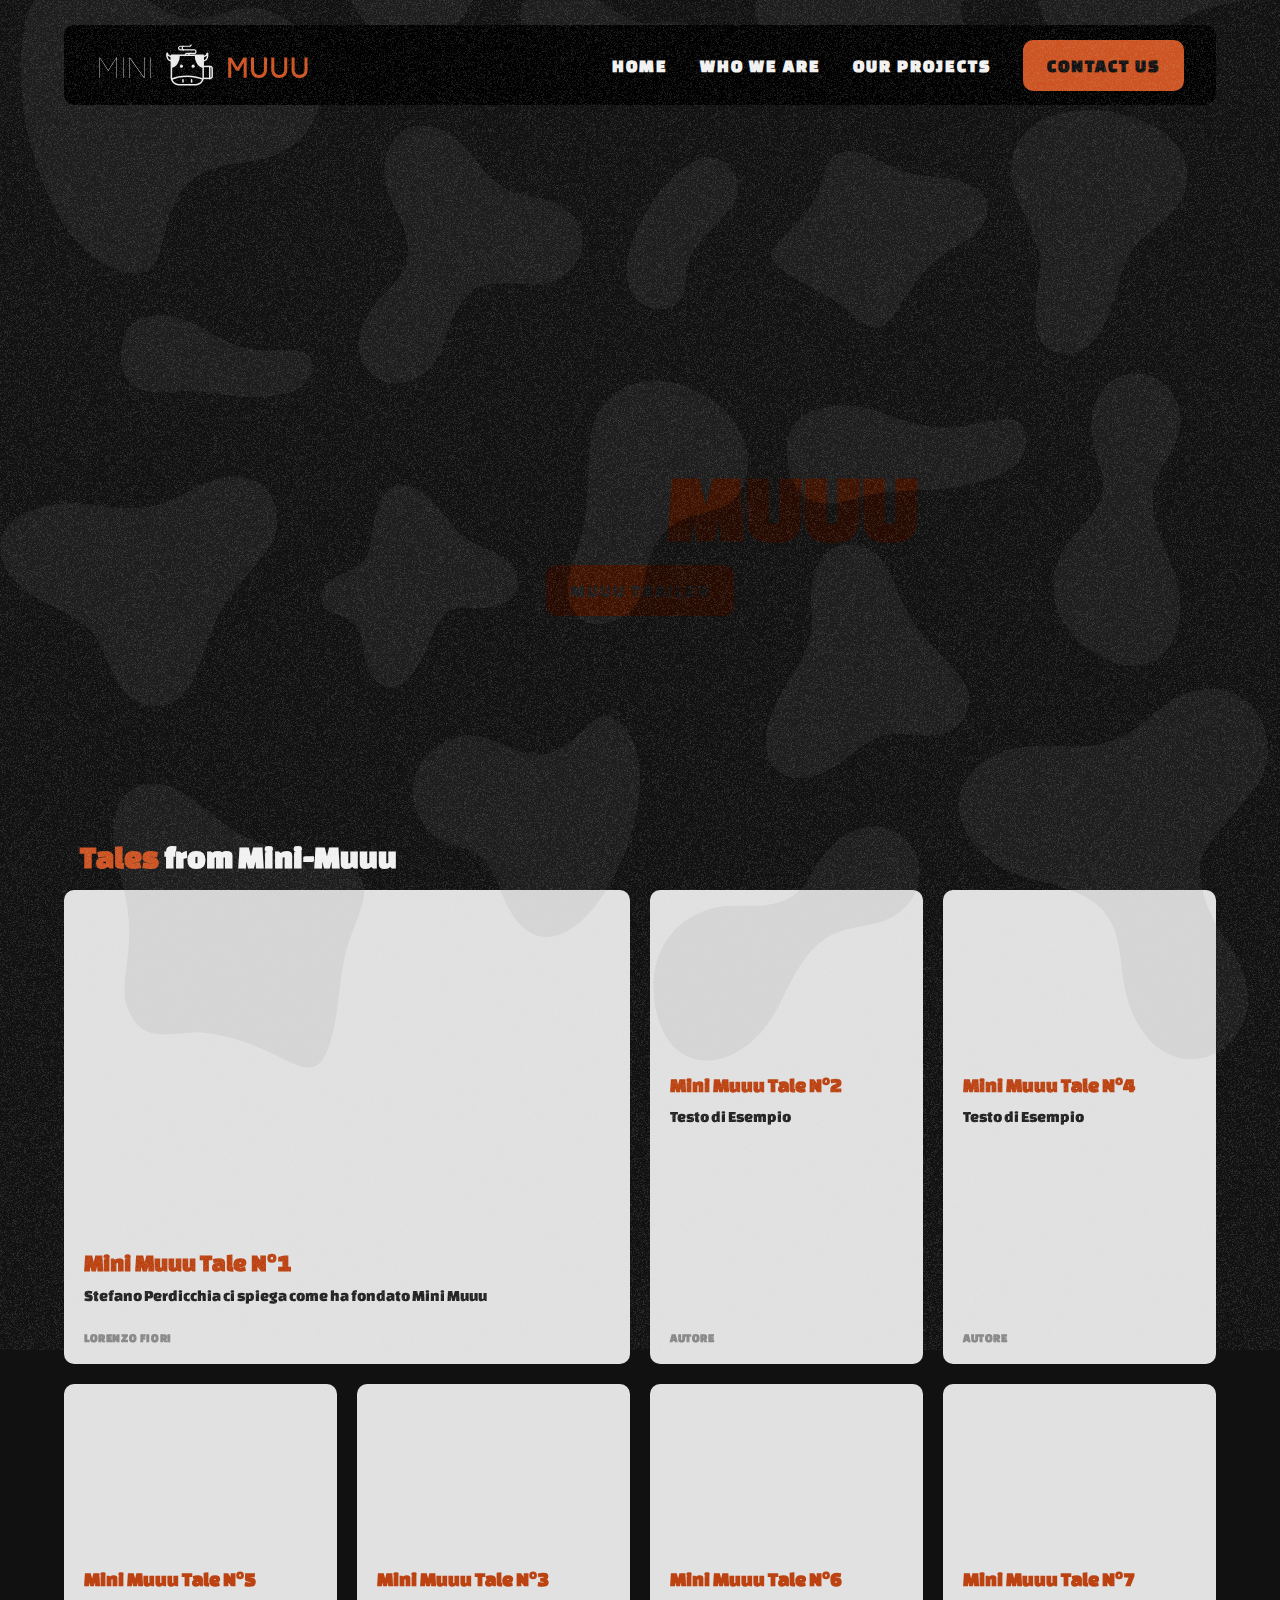
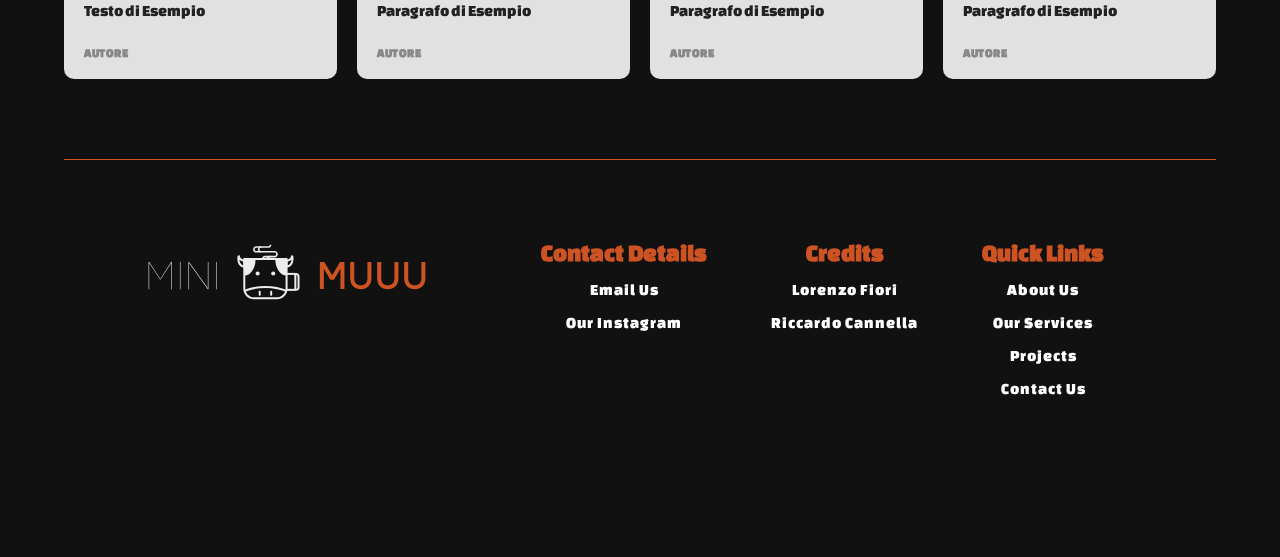
==== index.html @ 19e4b5ab "Add files via upload" ====
<!DOCTYPE html>
<html lang="en">
<head>
  <meta charset="UTF-8">
  <meta name="viewport" content="width=device-width, initial-scale=1.0">
  <link rel="stylesheet" href="style.css">
  <!-- SEO -->
  <link rel="shortcut icon" href="assets/img/favicon.png" type="image/x-icon">
  <title>Mini Muuu Studios</title>
  <!-- /SEO -->
</head>
<body>
  <!-- NavBar -->
  <header>
    <nav class="navbar">
      <div class="logo-wrapper">
        <a href="./"><img src="assets/img/nav-logo.svg" alt="mini muuu logo"></a>
      </div>
      <div class="nav-link">
        <a href="./">Home</a>
        <a href="./about">Who We Are</a>
        <a href="./projects">Our Projects</a>
        <a href="mailto:">Contact Us</a>
      </div>
      <div class="nav-dropdown">
        <button onclick="nav_dropdown_toggle()" class="nav-button" id="nav-button">
        </button>
        <div id="dropdown-menu" class="dropdown-menu nav-link">
          <a href="./">Home</a>
          <a href="./about">Who We Are</a>
          <a href="./projects">Our Projects</a>
          <a href="mailto:teamminimuuu@gmail.com">Contact Us</a>
        </div>
      </div>
    </nav>
  </header>
  <!-- /NavBar -->
  <main id="content">
    <div class="hero-section">
      <h1>Where <br> imagination <br> comes <span style="color: var(--ac-primary);">MUUU</span></h1>
      <a href="">Muuu Trailer</a>
    </div>
    <div class="articles-section">
      <!-- Max 7 Items Inside the Band  -->
      <!-- Older Articles will be Replaced with Newer Ones -->
      <header>
        <h1><span style="color: var(--ac-primary);">Tales</span> from Mini-Muuu</h1>
      </header>
      <div class="band">
        <div class="item-1">
          <a href="" class="card">
            <div class="thumb" style="background-image: url(https://images.unsplash.com/photo-1692446705443-4d526ec717a6?ixlib=rb-4.0.3&ixid=M3wxMjA3fDB8MHxwaG90by1wYWdlfHx8fGVufDB8fHx8fA%3D%3D&auto=format&fit=crop&w=772&q=80);"></div>
            <article>
              <h1>Mini Muuu Tale N°1</h1>
              <p>Stefano Perdicchia ci spiega come ha fondato Mini Muuu</p>
              <span>Lorenzo Fiori</span>
            </article>
          </a>
        </div>
        <div class="item-2">
          <a href="" class="card">
            <div class="thumb" style="background-image: url(https://images.unsplash.com/photo-1692368156443-23b8e18fb94d?ixlib=rb-4.0.3&ixid=M3wxMjA3fDB8MHxwaG90by1wYWdlfHx8fGVufDB8fHx8fA%3D%3D&auto=format&fit=crop&w=1740&q=80);"></div>
            <article>
              <h1>Mini Muuu Tale N°2</h1>
              <p>Testo di Esempio</p>
              <span>Autore</span>
            </article>
          </a>
        </div>
        <div class="item-3">
          <a href="" class="card">
            <div class="thumb" style="background-image: url(https://images.unsplash.com/photo-1691338520808-c0b59d10e117?ixlib=rb-4.0.3&ixid=M3wxMjA3fDB8MHxwaG90by1wYWdlfHx8fGVufDB8fHx8fA%3D%3D&auto=format&fit=crop&w=1744&q=80);"></div>
            <article>
              <h1>Mini Muuu Tale N°4</h1>
              <p>Testo di Esempio</p>
              <span>Autore</span>
            </article>
          </a>
        </div>
        <div class="item-4">
          <a href="" class="card">
            <div class="thumb" style="background-image: url(https://images.unsplash.com/photo-1692381449097-5d93f922ca0b?ixlib=rb-4.0.3&ixid=M3wxMjA3fDB8MHxwaG90by1wYWdlfHx8fGVufDB8fHx8fA%3D%3D&auto=format&fit=crop&w=870&q=80);"></div>
            <article>
              <h1>Mini Muuu Tale N°5</h1>
              <p>Testo di Esempio</p>
              <span>Autore</span>
            </article>
          </a>
        </div>
        <div class="item-5">
          <a href="" class="card">
            <div class="thumb" style="background-image: url(https://images.unsplash.com/photo-1692071099909-49bedd88163a?ixlib=rb-4.0.3&ixid=M3wxMjA3fDB8MHxwaG90by1wYWdlfHx8fGVufDB8fHx8fA%3D%3D&auto=format&fit=crop&w=1738&q=80);"></div>
            <article>
              <h1>Mini Muuu Tale N°3</h1>
              <p>Paragrafo di Esempio</p>
              <span>Autore</span>
            </article>
          </a>
        </div>
        <div class="item-6">
          <a href="" class="card">
            <div class="thumb" style="background-image: url(https://images.unsplash.com/photo-1692019988434-b0f367a6c211?ixlib=rb-4.0.3&ixid=M3wxMjA3fDB8MHxwaG90by1wYWdlfHx8fGVufDB8fHx8fA%3D%3D&auto=format&fit=crop&w=1740&q=80);"></div>
            <article>
              <h1>Mini Muuu Tale N°6</h1>
              <p>Paragrafo di Esempio</p>
              <span>Autore</span>
            </article>
          </a>
        </div>
        <div class="item-7">
          <a href="" class="card">
            <div class="thumb" style="background-image: url(https://images.unsplash.com/photo-1691874683123-5d7bf8d79df1?ixlib=rb-4.0.3&ixid=M3wxMjA3fDB8MHxwaG90by1wYWdlfHx8fGVufDB8fHx8fA%3D%3D&auto=format&fit=crop&w=774&q=80);"></div>
            <article>
              <h1>Mini Muuu Tale N°7</h1>
              <p>Paragrafo di Esempio</p>
              <span>Autore</span>
            </article>
          </a>
        </div>
      </div>
    </div>
    <!-- Footer -->
    <footer>
      <div class="footer-container">
        <div class="logo-container">
          <a href="./"><img src="assets/img/nav-logo.svg" alt="mini muuu logo"></a>
        </div>
        <div class="text-container">
          <div class="text-column">
            <h3>Contact Details</h3>
            <a href="mailto:teamminimuuu@gmail.com">Email Us</a>
            <a href="">Our Instagram</a>
          </div>
          <div class="text-column">
            <h3>Credits</h3>
            <a href="https://lorenzofiori.art" target="_blank">Lorenzo Fiori</a>
            <a href="">Riccardo Cannella</a>
          </div>
          <div class="text-column">
            <h3>Quick Links</h3>
            <a href="">About Us</a>
            <a href="">Our Services</a>
            <a href="">Projects</a>
            <a href="">Contact Us</a>
          </div>
        </div>
      </div>
    </footer>
    <!-- /Footer -->
  </main>
  <!-- Grain/Noise --> <div class="noise"></div>
  <!-- Scripts -->
  <script src="assets/js/navigation.js"></script>
  <noscript>Your Browser Do Not Support Javascript</noscript>
  <!-- /Scripts -->
</body>
</html>
---- style.css ----
@import url('https://fonts.googleapis.com/css2?family=Changa+One&display=swap');

:root {
  --ac-primary: #CD5322;
  --ac-secondary: #F79236;
  --bg-primary: #111111;
  --bg-secondary: #f2f2f2;
  --border-radius: 10px;
  --transition-speed: 200ms ease-in-out;
}

* {
  font-family: 'Changa One', cursive;
  box-sizing: border-box;
  padding: 0;
  margin: 0;
  transition: var(--transition-speed);
}

body {
  background-color: #111111;
  background-image: url(assets/img/background-muuu.svg);
  background-attachment: fixed;
  background-size: cover;
  background-position: center;
  background-repeat: no-repeat;
  color: var(--bg-secondary);
}

/* Navbar */

.navbar {
  z-index: 99;
  position: fixed;
  width: 90%;
  height: 80px;
  margin: auto;
  padding: 0 32px;
  top: 25px;
  bottom: auto;
  left: 0%;
  right: 0%;
  display: flex;
  justify-content: space-between;
  align-items: center;
  background-color: black;
  border-radius: var(--border-radius);
  letter-spacing: 2px;
}

.navbar .nav-link {
  display: flex;
  align-items: center;
  font-size: 18px;
  font-weight: 800;
  gap: 32px;
  text-transform: uppercase;
}

.navbar .logo-wrapper img {
  height: 48px;
  vertical-align: bottom;
}

.navbar .nav-link a {
  text-decoration: none;
  color: var(--bg-secondary);
}

.navbar .nav-link a:last-child {
  color: var(--bg-primary);
  background-color: var(--ac-primary);
  padding: 16px 24px;
  border-radius: var(--border-radius);
}

.navbar .nav-link a:hover {
  color: var(--ac-secondary);
}

.navbar .nav-link a:last-child:hover {
  background-color: var(--bg-primary);
}

@media (max-width: 1000px) {
  .navbar .nav-link {
    display: none;
  }
  .navbar {
    padding: 0;
    top: 8px;
    left: 8px;
    right: 8px;
    gap: 16px;
    width: auto;
    border-radius: var(--border-radius);
  }
  .navbar .logo-wrapper {
    padding: 16px 32px;
  }
  .navbar .logo-wrapper img {
    height: 40px;
  }
}

@media (min-width: 1000px) {
  .navbar .nav-dropdown {
    display: none;
  }
}

.navbar .nav-dropdown .nav-button {
  border: none;
  background-color: inherit;
  height: 48px;
  width: 48px;
  background-image: url(assets/icons/menu.svg);
  background-size: 32px;
  background-repeat: no-repeat;
  background-position: center;
  border-radius: 8px;
  margin-right: 16px;
}

.navbar .nav-dropdown .nav-button-active {
  background-image: url(assets/icons/close.svg);
  background-color: var(--ac-primary);
}

.navbar .nav-dropdown .dropdown-menu {
  display: none;
  position: absolute;
  left: 0%;
  right: 0%;
  top: 96px;
  overflow: auto;
  z-index: 100;
  background-color: var(--bg-secondary);
  padding: 32px;
  margin: auto 32px;
  border-radius: var(--border-radius);
}

.navbar .nav-dropdown .dropdown-menu a {
  color: var(--bg-primary);
}

.navbar .nav-dropdown .dropdown-menu-show {
  display: flex;
  flex-direction: column;
}

/* /Navbar */

/* Main */

main {
  margin-top: 130px;
}

@media (max-width: 1000px) {
  main {
    margin-top: 100px;
  }
}

.content-active {
  filter: brightness(0.1);
}

/* /Main */

/* Hero Section */

.hero-section {
  padding: 160px 0;
  text-align: center;
  text-transform: uppercase;
  margin: auto;
}

.hero-section h1 {
  font-size: 96px;
  padding-bottom: 32px;
  line-height: 0.9;
  mix-blend-mode: color;
}

.hero-section a {
  text-decoration: none;
  color: var(--bg-primary);
  background-color: var(--ac-primary);
  padding: 16px 24px;
  border-radius: var(--border-radius);
  letter-spacing: 2px;
  font-size: 18px;
  font-weight: 800;
  mix-blend-mode: color;
}

.hero-section a:hover {
  background-color: var(--bg-primary);
  color: var(--bg-secondary);
}

@media (max-width: 1000px) {
  .hero-section h1 {
    font-size: 40px;
  }
  .hero-section {
    padding: 112px 0;
  }
}

/* /Hero Section */

/* Articles Section */

.articles-section {
  margin: 80px auto;
}

.articles-section header {
  width: 90%;
  margin: 16px auto;
  padding-left: 16px;
}

@media (max-width: 1000px) {
  .articles-section header {
    font-size: 12px;
  }
}

.articles-section .band {
  width: 90%;
  margin: 0 auto;
  display: grid;
  grid-template-columns: 1fr;
  grid-template-rows: auto;
  grid-gap: 20px;
}

@media (min-width: 30em) {
  .articles-section .band {
    grid-template-columns: 1fr 1fr;
  }
}

@media (min-width: 60em) {
  .articles-section .band {
    grid-template-columns: repeat(4, 1fr);
  }
}

.articles-section .card {
  background: var(--bg-secondary);
  text-decoration: none;
  color: #333;
  display: flex;
  flex-direction: column;
  min-height: 100%;
  position: relative;
  top: 0;
  border-radius: var(--border-radius);
  mix-blend-mode: difference;
}

.articles-section .card:hover {
  top: -10px;
}

.articles-section .card article {
  padding: 20px;
  flex: 1;
  display: flex;
  flex-direction: column;
  justify-content: space-between;
}

.articles-section .card h1 {
  font-size: 20px;
  margin: 0 0 10px 0;
  color: var(--ac-primary);
}

.articles-section .card p {
  flex: 1;
  line-height: 1.4;
}

.articles-section .card span {
  font-size: 12px;
  font-weight: bold;
  color: #999;
  text-transform: uppercase;
  letter-spacing: 0.05em;
  margin: 2em 0 0 0;
}

.articles-section .card .thumb {
  padding-bottom: 60%;
  background-size: cover;
  background-position: center center;
  border-top-left-radius: var(--border-radius);
  border-top-right-radius: var(--border-radius);
}

@media (min-width: 60em) {
  .articles-section .item-1 {
    grid-column: 1/span 2;
  }
  .articles-section .item-1 h1 {
    font-size: 24px;
  }
}

/* /Articles Section */

/* Footer */

footer {
  width: 90%;
  margin: auto;
}

footer .footer-container {
  border-top: solid 1px var(--ac-primary);
  margin: auto;
  margin: 80px auto;
  padding: 80px 80px;
  display: flex;
  justify-content: space-between;
  flex-direction: row;
}

footer .footer-container .logo-container img {
  height: 64px;
}

footer .footer-container .text-container {
  display: flex;
  flex-direction: row;
}

footer .footer-container .text-container h3 {
  color: var(--ac-primary);
  font-size: 24px;
}

footer .footer-container .text-container a {
  text-decoration: none;
  color: white;
  margin-top: 16px;
  font-size: 16px;
  letter-spacing: 1px;
}

footer .footer-container .text-container a:hover {
  opacity: 0.5;
}

footer .footer-container .text-container .text-column {
  display: flex;
  flex-direction: column;
  margin: auto 32px;
  height: 100%;
  text-align: center;
}

@media (max-width: 1000px) {
  footer .footer-container {
    flex-direction: column;
    align-items: center;
    padding: 80px 0;
  }
  footer .footer-container .text-container {
    flex-direction: column;
  }
  footer .footer-container .text-container .text-column {
    margin-top: 80px;
    text-align: center;
  }
}

/* /Footer */

/* About Us Page */

.team-container {
  background-color: #f2f2f2;
  background-color: black;
  margin: 15px auto;
  padding: 0;
  display: flex;
  flex-wrap: wrap;
  justify-content: center;
  align-items: center;
  width: 90%;
  border-radius: var(--border-radius);
  mix-blend-mode: difference;
}

.team-container  .card {
  background-color: #fff;
  background-color: #f2f2f2;
  border-radius: var(--border-radius);
  box-shadow: 0 2px 5px rgba(0, 0, 0, 0.1);
  margin: 15px;
  padding: 20px;
  width: 250px;
  text-align: center;
}
  
.team-container  .card img {
  width: 150px;
  height: 150px;
  border-radius: 50%;
  object-fit: cover;
  margin-bottom: 10px;
}
  
.team-container .card h3 {
  margin: 0;
  font-size: 1.2rem;
  color: #333;
}
  
.team-container .card p {
  margin: 5px 0;
  font-size: 0.9rem;
  color: #666;
}

@media (max-width: 1000px) {
  .team-container {
    margin-top: 0;
  }
}

/* /About Us Page */

/* Projects Page */

.projects-container {
  display: grid;
  grid-template-columns: 1fr 1fr;
  grid-auto-rows: 700px;
  gap: 15px;
  margin: 15px auto;
  width: 90%;
}

@media (max-width: 1000px) {
  .projects-container {
    grid-template-columns: 1fr;
  }
}

.projects-container .project-card {
  background-color: #fff;
  mix-blend-mode: difference;
  border-radius: 10px;
  box-shadow: 0 2px 5px rgba(0, 0, 0, 0.1);
  padding: 20px;
  width: 100%;
  text-align: center;
  display: grid;
  place-content: center;
}

.projects-container .project-card h3 {
  margin: 0;
  font-size: 1.2rem;
  color: #333;
}

.projects-container .project-card p {
  margin: 10px 0;
  font-size: 0.9rem;
  color: #666;
}

.projects-container .explore-button {
  margin: auto;
  padding: 10px 20px;
  background-color: #ff6600;
  color: #fff;
  border: none;
  border-radius: 5px;
  font-size: 0.9rem;
  text-decoration: none;
  transition: var(--transition-speed);
}

.projects-container .explore-button:hover {
  background-color: #e65100;
}

/* /Projects Page */

/* Contact Us Page */

/* /Contact Us Page */

/* Noise Generator */

.noise {
  z-index: 999;
  position: fixed;
  top: -50%;
  left: -50%;
  right: -50%;
  bottom: -50%;
  width: 200%;
  height: 200vh;
  background: transparent url('assets/img/noise.png') repeat 0 0;
  background-repeat: repeat;
  animation: noise-animation .2s infinite;
  visibility: visible;
  opacity: 0.15;
  pointer-events: none;
  overflow: hidden;
}

@keyframes noise-animation {
  0% { transform: translate(0,0) }
  10% { transform: translate(-5%,-5%) }
  20% { transform: translate(-10%,5%) }
  30% { transform: translate(5%,-10%) }
  40% { transform: translate(-5%,15%) }
  50% { transform: translate(-10%,5%) }
  60% { transform: translate(15%,0) }
  70% { transform: translate(0,10%) }
  80% { transform: translate(-15%,0) }
  90% { transform: translate(10%,5%) }
  100% { transform: translate(5%,0) }
}

@media (hover:none) {
  .noise {
      display: none;
  }
}

/* Noise Generator */
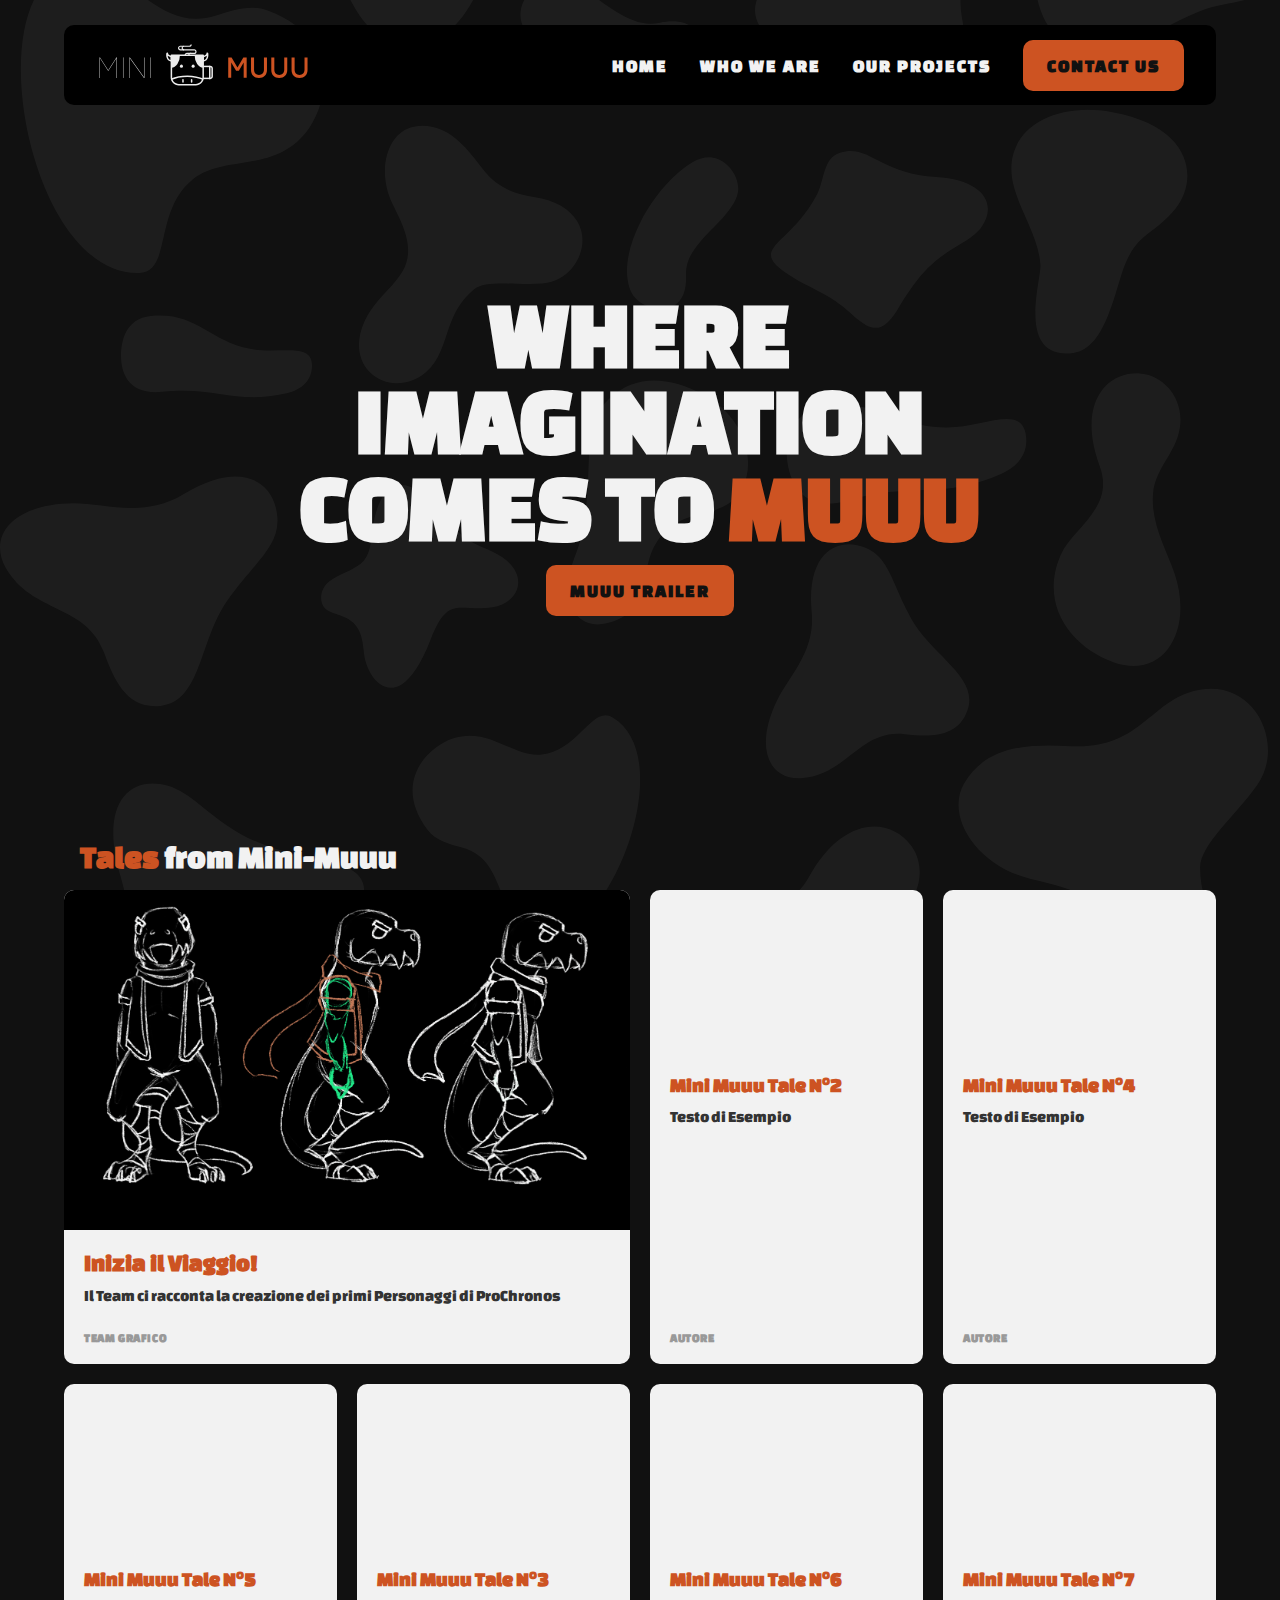
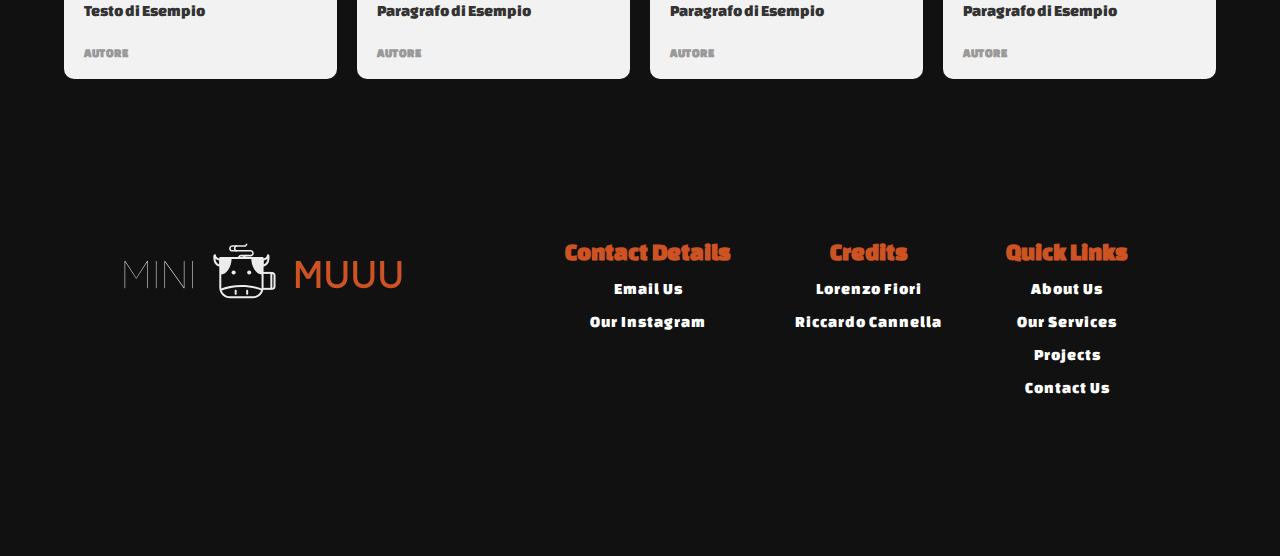
==== commit 08e2c173: "Add files via upload" ====
--- a/index.html
+++ b/index.html
@@ -6,7 +6,7 @@
   <link rel="stylesheet" href="style.css">
   <!-- SEO -->
   <link rel="shortcut icon" href="assets/img/favicon.png" type="image/x-icon">
-  <title>Mini Muuu Studios</title>
+  <title>Team Mini Muuu</title>
   <!-- /SEO -->
 </head>
 <body>
@@ -18,17 +18,17 @@
       </div>
       <div class="nav-link">
         <a href="./">Home</a>
-        <a href="./about">Who We Are</a>
-        <a href="./projects">Our Projects</a>
-        <a href="mailto:">Contact Us</a>
+        <a href="./about.html">Who We Are</a>
+        <a href="./projects.html">Our Projects</a>
+        <a href="mailto:teamminimuuu@gmail.com">Contact Us</a>
       </div>
       <div class="nav-dropdown">
         <button onclick="nav_dropdown_toggle()" class="nav-button" id="nav-button">
         </button>
         <div id="dropdown-menu" class="dropdown-menu nav-link">
           <a href="./">Home</a>
-          <a href="./about">Who We Are</a>
-          <a href="./projects">Our Projects</a>
+          <a href="./about.html">Who We Are</a>
+          <a href="./projects.html">Our Projects</a>
           <a href="mailto:teamminimuuu@gmail.com">Contact Us</a>
         </div>
       </div>
@@ -37,7 +37,7 @@
   <!-- /NavBar -->
   <main id="content">
     <div class="hero-section">
-      <h1>Where <br> imagination <br> comes <span style="color: var(--ac-primary);">MUUU</span></h1>
+      <h1>Where <br> imagination <br> comes to <span style="color: var(--ac-primary);">MUUU</span></h1>
       <a href="">Muuu Trailer</a>
     </div>
     <div class="articles-section">
@@ -48,12 +48,12 @@
       </header>
       <div class="band">
         <div class="item-1">
-          <a href="" class="card">
-            <div class="thumb" style="background-image: url(https://images.unsplash.com/photo-1692446705443-4d526ec717a6?ixlib=rb-4.0.3&ixid=M3wxMjA3fDB8MHxwaG90by1wYWdlfHx8fGVufDB8fHx8fA%3D%3D&auto=format&fit=crop&w=772&q=80);"></div>
+          <a href="tales/1-inizia-il-viaggio/index.html" class="card">
+            <div class="thumb" style="background-image: url(tales/1-inizia-il-viaggio/img/image2.png); filter: invert();"></div>
             <article>
-              <h1>Mini Muuu Tale N°1</h1>
-              <p>Stefano Perdicchia ci spiega come ha fondato Mini Muuu</p>
-              <span>Lorenzo Fiori</span>
+              <h1>Inizia il Viaggio!</h1>
+              <p>Il Team ci racconta la creazione dei primi Personaggi di ProChronos</p>
+              <span>Team Grafico</span>
             </article>
           </a>
         </div>
--- a/style.css
+++ b/style.css
@@ -1,4 +1,5 @@
 @import url('https://fonts.googleapis.com/css2?family=Changa+One&display=swap');
+@import url('https://fonts.googleapis.com/css2?family=Quicksand:wght@300;400;500;600;700&display=swap');
 
 :root {
   --ac-primary: #CD5322;
@@ -10,7 +11,6 @@
 }
 
 * {
-  font-family: 'Changa One', cursive;
   box-sizing: border-box;
   padding: 0;
   margin: 0;
@@ -21,10 +21,17 @@
   background-color: #111111;
   background-image: url(assets/img/background-muuu.svg);
   background-attachment: fixed;
-  background-size: cover;
+  background-size: 1080px;
   background-position: center;
-  background-repeat: no-repeat;
+  background-repeat: repeat;
   color: var(--bg-secondary);
+  font-family: 'Changa One', cursive;
+}
+
+@media (min-width: 1000px) {
+  body {
+    background-size: cover;
+  }
 }
 
 /* Navbar */
@@ -183,7 +190,6 @@
   font-size: 96px;
   padding-bottom: 32px;
   line-height: 0.9;
-  mix-blend-mode: color;
 }
 
 .hero-section a {
@@ -195,7 +201,6 @@
   letter-spacing: 2px;
   font-size: 18px;
   font-weight: 800;
-  mix-blend-mode: color;
 }
 
 .hero-section a:hover {
@@ -263,7 +268,6 @@
   position: relative;
   top: 0;
   border-radius: var(--border-radius);
-  mix-blend-mode: difference;
 }
 
 .articles-section .card:hover {
@@ -320,12 +324,11 @@
 /* Footer */
 
 footer {
-  width: 90%;
   margin: auto;
+  max-width: 1200px;
 }
 
 footer .footer-container {
-  border-top: solid 1px var(--ac-primary);
   margin: auto;
   margin: 80px auto;
   padding: 80px 80px;
@@ -444,7 +447,7 @@
 
 .projects-container {
   display: grid;
-  grid-template-columns: 1fr 1fr;
+  grid-template-columns: 1fr;
   grid-auto-rows: 700px;
   gap: 15px;
   margin: 15px auto;
@@ -459,7 +462,6 @@
 
 .projects-container .project-card {
   background-color: #fff;
-  mix-blend-mode: difference;
   border-radius: 10px;
   box-shadow: 0 2px 5px rgba(0, 0, 0, 0.1);
   padding: 20px;
@@ -501,46 +503,4 @@
 
 /* Contact Us Page */
 
-/* /Contact Us Page */
-
-/* Noise Generator */
-
-.noise {
-  z-index: 999;
-  position: fixed;
-  top: -50%;
-  left: -50%;
-  right: -50%;
-  bottom: -50%;
-  width: 200%;
-  height: 200vh;
-  background: transparent url('assets/img/noise.png') repeat 0 0;
-  background-repeat: repeat;
-  animation: noise-animation .2s infinite;
-  visibility: visible;
-  opacity: 0.15;
-  pointer-events: none;
-  overflow: hidden;
-}
-
-@keyframes noise-animation {
-  0% { transform: translate(0,0) }
-  10% { transform: translate(-5%,-5%) }
-  20% { transform: translate(-10%,5%) }
-  30% { transform: translate(5%,-10%) }
-  40% { transform: translate(-5%,15%) }
-  50% { transform: translate(-10%,5%) }
-  60% { transform: translate(15%,0) }
-  70% { transform: translate(0,10%) }
-  80% { transform: translate(-15%,0) }
-  90% { transform: translate(10%,5%) }
-  100% { transform: translate(5%,0) }
-}
-
-@media (hover:none) {
-  .noise {
-      display: none;
-  }
-}
-
-/* Noise Generator */+/* /Contact Us Page */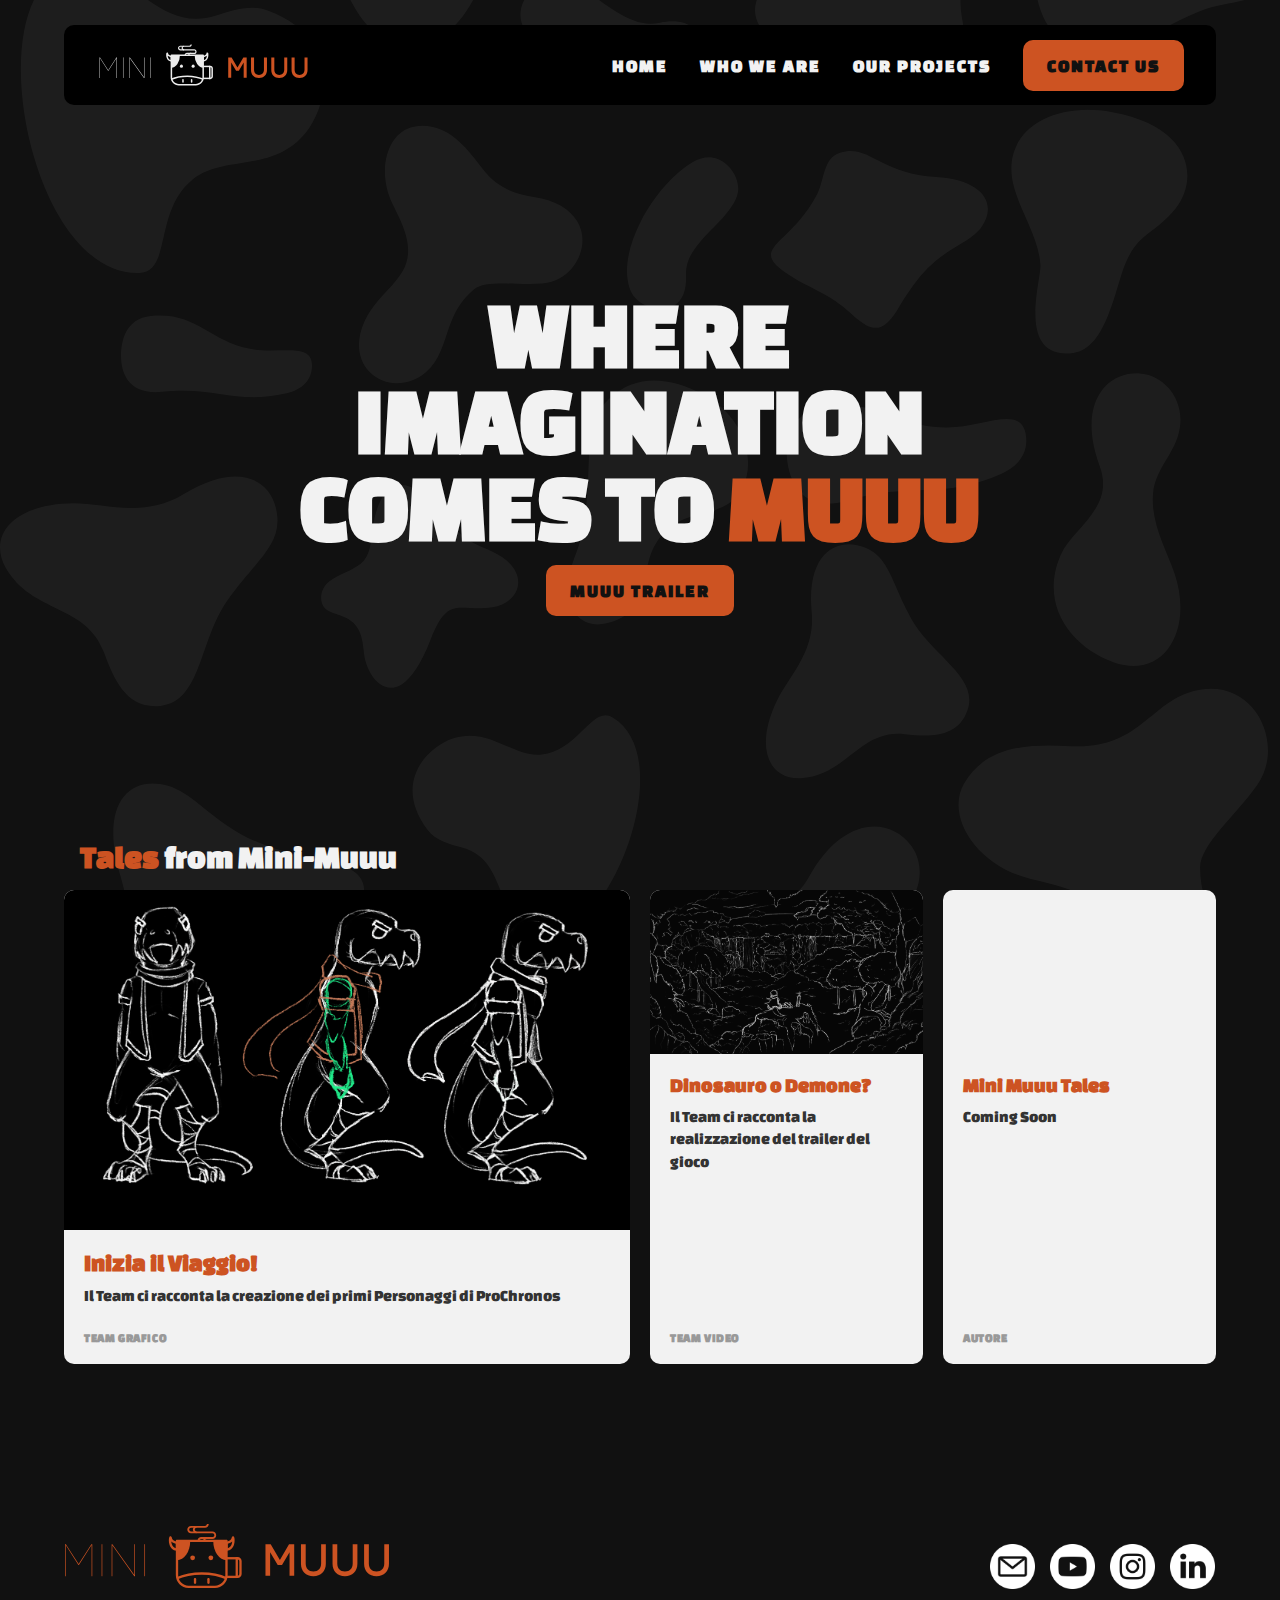
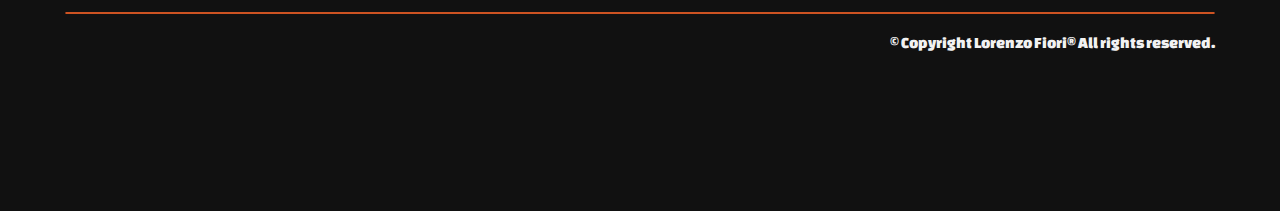
==== commit e1af70ee: "Add files via upload" ====
--- a/index.html
+++ b/index.html
@@ -38,7 +38,7 @@
   <main id="content">
     <div class="hero-section">
       <h1>Where <br> imagination <br> comes to <span style="color: var(--ac-primary);">MUUU</span></h1>
-      <a href="">Muuu Trailer</a>
+      <a href="https://www.youtube.com/watch?v=GABWwnmnQsw" target="_blank">Muuu Trailer</a>
     </div>
     <div class="articles-section">
       <!-- Max 7 Items Inside the Band  -->
@@ -59,60 +59,20 @@
         </div>
         <div class="item-2">
           <a href="" class="card">
-            <div class="thumb" style="background-image: url(https://images.unsplash.com/photo-1692368156443-23b8e18fb94d?ixlib=rb-4.0.3&ixid=M3wxMjA3fDB8MHxwaG90by1wYWdlfHx8fGVufDB8fHx8fA%3D%3D&auto=format&fit=crop&w=1740&q=80);"></div>
+            <div class="thumb" style="background-image: url(tales/2-trailer-di-gioco/sfondo_menu.jpg); filter: invert();"></div>
             <article>
-              <h1>Mini Muuu Tale N°2</h1>
-              <p>Testo di Esempio</p>
-              <span>Autore</span>
+              <h1>Dinosauro o Demone?</h1>
+              <p>Il Team ci racconta la realizzazione del trailer del gioco</p>
+              <span>Team Video</span>
             </article>
           </a>
         </div>
         <div class="item-3">
           <a href="" class="card">
-            <div class="thumb" style="background-image: url(https://images.unsplash.com/photo-1691338520808-c0b59d10e117?ixlib=rb-4.0.3&ixid=M3wxMjA3fDB8MHxwaG90by1wYWdlfHx8fGVufDB8fHx8fA%3D%3D&auto=format&fit=crop&w=1744&q=80);"></div>
+            <div class="thumb" style="background-image: url();"></div>
             <article>
-              <h1>Mini Muuu Tale N°4</h1>
-              <p>Testo di Esempio</p>
-              <span>Autore</span>
-            </article>
-          </a>
-        </div>
-        <div class="item-4">
-          <a href="" class="card">
-            <div class="thumb" style="background-image: url(https://images.unsplash.com/photo-1692381449097-5d93f922ca0b?ixlib=rb-4.0.3&ixid=M3wxMjA3fDB8MHxwaG90by1wYWdlfHx8fGVufDB8fHx8fA%3D%3D&auto=format&fit=crop&w=870&q=80);"></div>
-            <article>
-              <h1>Mini Muuu Tale N°5</h1>
-              <p>Testo di Esempio</p>
-              <span>Autore</span>
-            </article>
-          </a>
-        </div>
-        <div class="item-5">
-          <a href="" class="card">
-            <div class="thumb" style="background-image: url(https://images.unsplash.com/photo-1692071099909-49bedd88163a?ixlib=rb-4.0.3&ixid=M3wxMjA3fDB8MHxwaG90by1wYWdlfHx8fGVufDB8fHx8fA%3D%3D&auto=format&fit=crop&w=1738&q=80);"></div>
-            <article>
-              <h1>Mini Muuu Tale N°3</h1>
-              <p>Paragrafo di Esempio</p>
-              <span>Autore</span>
-            </article>
-          </a>
-        </div>
-        <div class="item-6">
-          <a href="" class="card">
-            <div class="thumb" style="background-image: url(https://images.unsplash.com/photo-1692019988434-b0f367a6c211?ixlib=rb-4.0.3&ixid=M3wxMjA3fDB8MHxwaG90by1wYWdlfHx8fGVufDB8fHx8fA%3D%3D&auto=format&fit=crop&w=1740&q=80);"></div>
-            <article>
-              <h1>Mini Muuu Tale N°6</h1>
-              <p>Paragrafo di Esempio</p>
-              <span>Autore</span>
-            </article>
-          </a>
-        </div>
-        <div class="item-7">
-          <a href="" class="card">
-            <div class="thumb" style="background-image: url(https://images.unsplash.com/photo-1691874683123-5d7bf8d79df1?ixlib=rb-4.0.3&ixid=M3wxMjA3fDB8MHxwaG90by1wYWdlfHx8fGVufDB8fHx8fA%3D%3D&auto=format&fit=crop&w=774&q=80);"></div>
-            <article>
-              <h1>Mini Muuu Tale N°7</h1>
-              <p>Paragrafo di Esempio</p>
+              <h1>Mini Muuu Tales</h1>
+              <p>Coming Soon</p>
               <span>Autore</span>
             </article>
           </a>
@@ -123,27 +83,18 @@
     <footer>
       <div class="footer-container">
         <div class="logo-container">
-          <a href="./"><img src="assets/img/nav-logo.svg" alt="mini muuu logo"></a>
+          <a href="./"><img src="assets/img/nav-logo-color.svg" alt="mini muuu logo"></a>
         </div>
-        <div class="text-container">
-          <div class="text-column">
-            <h3>Contact Details</h3>
-            <a href="mailto:teamminimuuu@gmail.com">Email Us</a>
-            <a href="">Our Instagram</a>
-          </div>
-          <div class="text-column">
-            <h3>Credits</h3>
-            <a href="https://lorenzofiori.art" target="_blank">Lorenzo Fiori</a>
-            <a href="">Riccardo Cannella</a>
-          </div>
-          <div class="text-column">
-            <h3>Quick Links</h3>
-            <a href="">About Us</a>
-            <a href="">Our Services</a>
-            <a href="">Projects</a>
-            <a href="">Contact Us</a>
-          </div>
+        <div class="social-container">
+          <a href="mailto:teamminimuuu@gmail.com"><img src="assets/icons/social/email.png" alt=""></a>
+          <a href="https://www.youtube.com/@Mini-Muuu"><img src="assets/icons/social/youtube.png" alt=""></a>
+          <a href="https://www.instagram.com/teamminimuuu/"><img src="assets/icons/social/instagram.png" alt=""></a>
+          <a href=""><img src="assets/icons/social/linkedin.png" alt=""></a>
         </div>
+      </div>
+      <hr style="color: var(--ac-primary); height: 1px; border: solid 1px; border-radius: 1px;">
+      <div class="copyright-container">
+        <p>© Copyright <a href="https://lorenzofiori.art" target="_blank" style="text-decoration: none; color: inherit;">Lorenzo Fiori</a>® All rights reserved.</p>
       </div>
     </footer>
     <!-- /Footer -->
--- a/style.css
+++ b/style.css
@@ -324,65 +324,61 @@
 /* Footer */
 
 footer {
-  margin: auto;
+  margin: 80px auto;
   max-width: 1200px;
+  padding: 80px 25px;
+  text-align: right;
 }
 
 footer .footer-container {
-  margin: auto;
-  margin: 80px auto;
-  padding: 80px 80px;
   display: flex;
   justify-content: space-between;
-  flex-direction: row;
+}
+
+@media (max-width: 1000px) {
+  footer .footer-container {
+    flex-direction: column;
+  }
+}
+
+footer .footer-container .logo-container {
+  display: flex;
+  place-content: center;
+  margin-bottom: 20px;
 }
 
 footer .footer-container .logo-container img {
   height: 64px;
 }
 
-footer .footer-container .text-container {
-  display: flex;
-  flex-direction: row;
-}
-
-footer .footer-container .text-container h3 {
-  color: var(--ac-primary);
-  font-size: 24px;
-}
-
-footer .footer-container .text-container a {
-  text-decoration: none;
-  color: white;
-  margin-top: 16px;
-  font-size: 16px;
-  letter-spacing: 1px;
-}
-
-footer .footer-container .text-container a:hover {
-  opacity: 0.5;
-}
-
-footer .footer-container .text-container .text-column {
-  display: flex;
-  flex-direction: column;
-  margin: auto 32px;
-  height: 100%;
-  text-align: center;
-}
-
-@media (max-width: 1000px) {
-  footer .footer-container {
-    flex-direction: column;
-    align-items: center;
-    padding: 80px 0;
-  }
-  footer .footer-container .text-container {
-    flex-direction: column;
-  }
-  footer .footer-container .text-container .text-column {
-    margin-top: 80px;
+footer .footer-container .social-container {
+  display: flex;
+  place-content: center;
+  gap: 15px;
+  margin: 20px 0;
+}
+
+footer .footer-container .social-container img {
+  height: 45px;
+}
+
+footer .footer-container .social-container img:hover {
+  transform: translateY(-10px);
+}
+
+footer .copyright-container {
+  margin-top: 20px;
+}
+
+@media (max-width: 1000px) {
+  footer {
     text-align: center;
+  }
+  footer .footer-container .logo-container img {
+    height: 50px;
+  }
+  footer .footer-container .social-container img {
+    height: 35px;
   }
 }
 
@@ -392,7 +388,6 @@
 
 .team-container {
   background-color: #f2f2f2;
-  background-color: black;
   margin: 15px auto;
   padding: 0;
   display: flex;
@@ -406,7 +401,6 @@
 
 .team-container  .card {
   background-color: #fff;
-  background-color: #f2f2f2;
   border-radius: var(--border-radius);
   box-shadow: 0 2px 5px rgba(0, 0, 0, 0.1);
   margin: 15px;
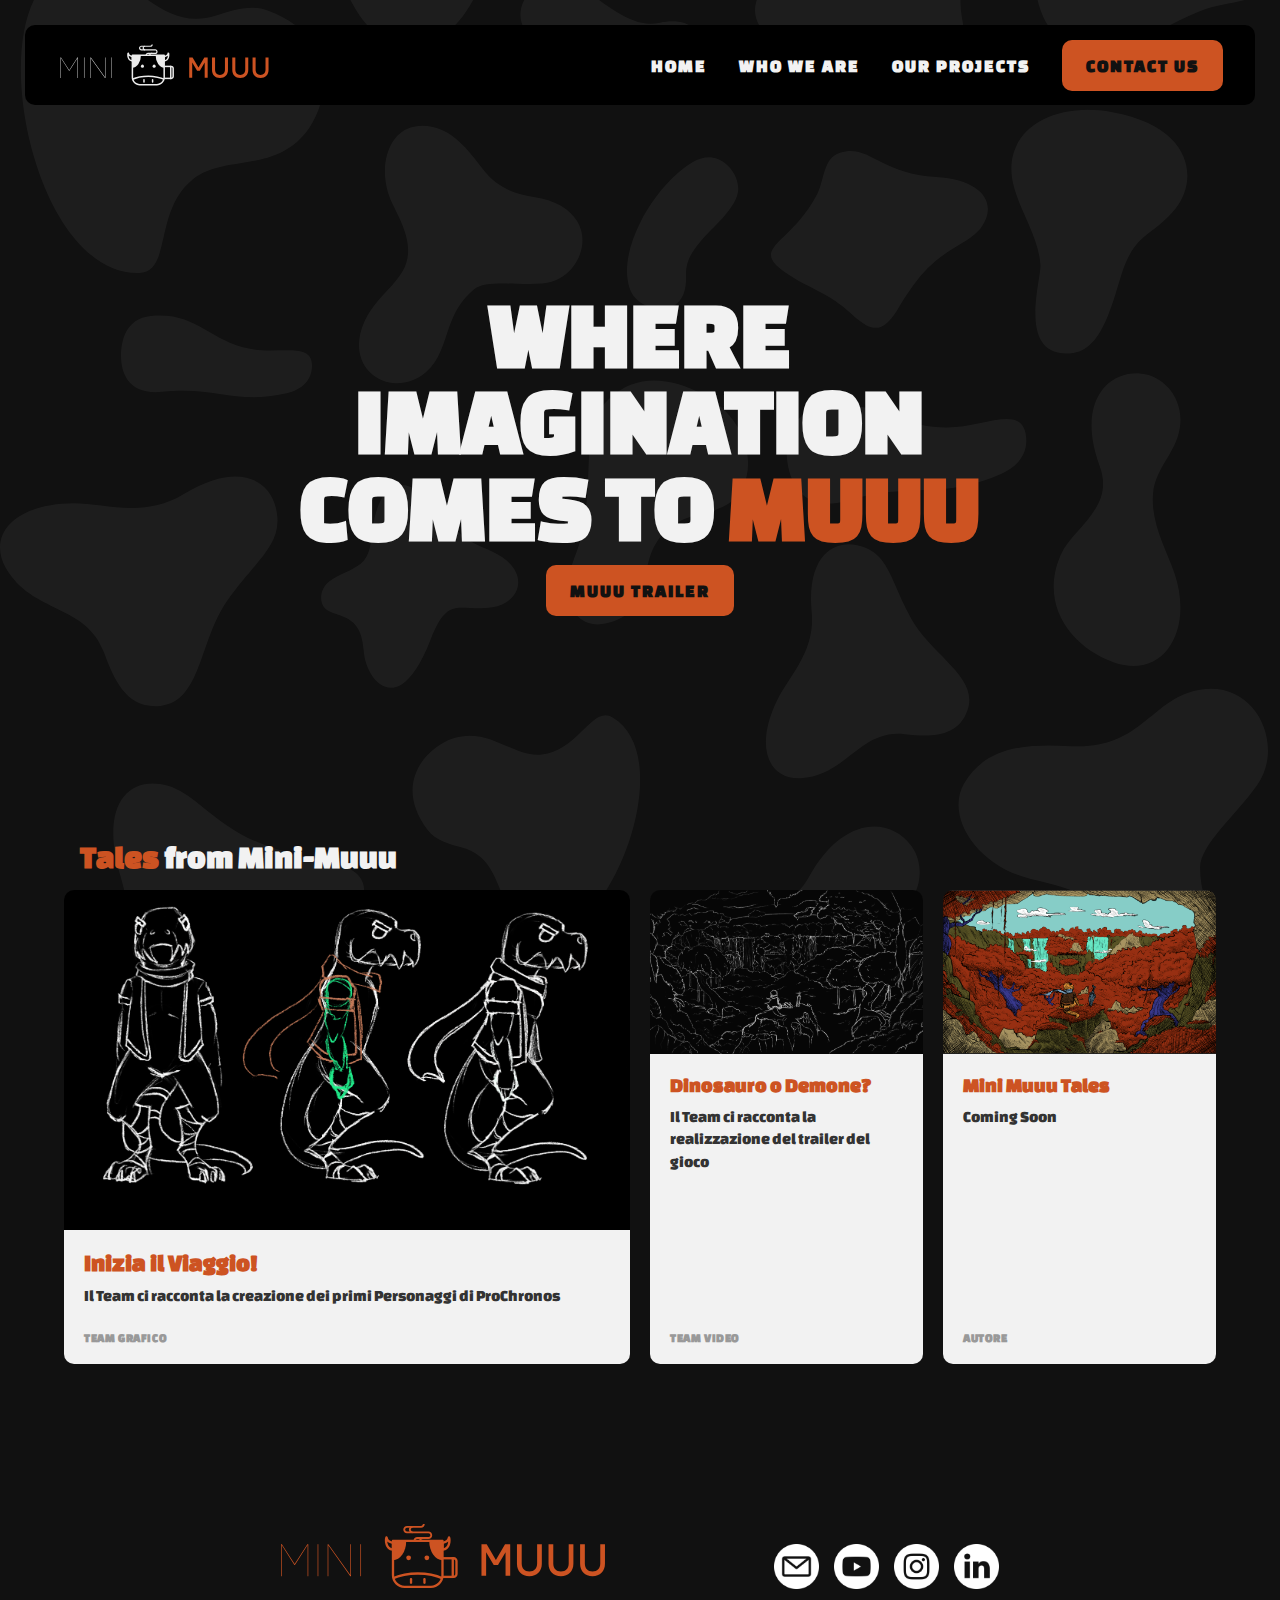
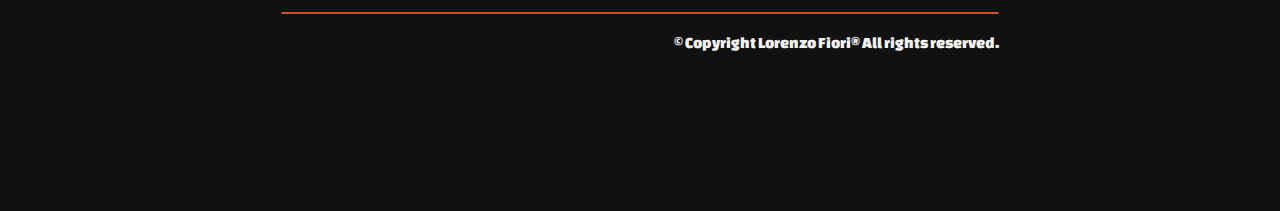
==== commit cee89f50: "Add files via upload" ====
--- a/index.html
+++ b/index.html
@@ -3,10 +3,14 @@
 <head>
   <meta charset="UTF-8">
   <meta name="viewport" content="width=device-width, initial-scale=1.0">
-  <link rel="stylesheet" href="style.css">
+  <link rel="stylesheet" href="/style.css">
   <!-- SEO -->
-  <link rel="shortcut icon" href="assets/img/favicon.png" type="image/x-icon">
+  <link rel="shortcut icon" href="/assets/img/favicon.png" type="image/x-icon">
   <title>Team Mini Muuu</title>
+  <meta name="author" content="lorenzo fiori">
+  <meta name="description" content="Mini Muuu was born on May 18th (2023), in the warmth of a tea cup at the McDonald's in Biassono. Gathered around that steaming cup, a group of young talents gave life to a video game development company, fueled by passion and creativity. Since then, Mini Muuu has been dedicated to creating unique experiences in the world of games, carrying forward their story of success.">
+  <meta name="keywords" content="Videogame, Machine Learning, Mini Muuu, Muuu, Redbull Indie Forge, Prochronos, Games">
+  <meta name="robots" content="noAI">
   <!-- /SEO -->
 </head>
 <body>
@@ -14,21 +18,21 @@
   <header>
     <nav class="navbar">
       <div class="logo-wrapper">
-        <a href="./"><img src="assets/img/nav-logo.svg" alt="mini muuu logo"></a>
+        <a href="/./"><img src="/assets/img/nav-logo.svg" alt="mini muuu logo"></a>
       </div>
       <div class="nav-link">
-        <a href="./">Home</a>
-        <a href="./about.html">Who We Are</a>
-        <a href="./projects.html">Our Projects</a>
+        <a href="/./">Home</a>
+        <a href="/about.html">Who We Are</a>
+        <a href="/projects.html">Our Projects</a>
         <a href="mailto:teamminimuuu@gmail.com">Contact Us</a>
       </div>
       <div class="nav-dropdown">
         <button onclick="nav_dropdown_toggle()" class="nav-button" id="nav-button">
         </button>
         <div id="dropdown-menu" class="dropdown-menu nav-link">
-          <a href="./">Home</a>
-          <a href="./about.html">Who We Are</a>
-          <a href="./projects.html">Our Projects</a>
+          <a href="/./">Home</a>
+          <a href="/about.html">Who We Are</a>
+          <a href="/projects.html">Our Projects</a>
           <a href="mailto:teamminimuuu@gmail.com">Contact Us</a>
         </div>
       </div>
@@ -48,8 +52,8 @@
       </header>
       <div class="band">
         <div class="item-1">
-          <a href="tales/1-inizia-il-viaggio/index.html" class="card">
-            <div class="thumb" style="background-image: url(tales/1-inizia-il-viaggio/img/image2.png); filter: invert();"></div>
+          <a href="/tales/1-inizia-il-viaggio/index.html" class="card">
+            <div class="thumb" style="background-image: url(/tales/1-inizia-il-viaggio/img/image2.png); filter: invert();"></div>
             <article>
               <h1>Inizia il Viaggio!</h1>
               <p>Il Team ci racconta la creazione dei primi Personaggi di ProChronos</p>
@@ -59,7 +63,7 @@
         </div>
         <div class="item-2">
           <a href="" class="card">
-            <div class="thumb" style="background-image: url(tales/2-trailer-di-gioco/sfondo_menu.jpg); filter: invert();"></div>
+            <div class="thumb" style="background-image: url(/tales/2-trailer-di-gioco/sfondo_menu.jpg); filter: invert();"></div>
             <article>
               <h1>Dinosauro o Demone?</h1>
               <p>Il Team ci racconta la realizzazione del trailer del gioco</p>
@@ -69,7 +73,7 @@
         </div>
         <div class="item-3">
           <a href="" class="card">
-            <div class="thumb" style="background-image: url();"></div>
+            <div class="thumb" style="background-image: url(/tales/2-trailer-di-gioco/image.png);"></div>
             <article>
               <h1>Mini Muuu Tales</h1>
               <p>Coming Soon</p>
@@ -83,25 +87,24 @@
     <footer>
       <div class="footer-container">
         <div class="logo-container">
-          <a href="./"><img src="assets/img/nav-logo-color.svg" alt="mini muuu logo"></a>
+          <a href="/./"><img src="/assets/img/nav-logo-color.svg" alt="mini muuu logo"></a>
         </div>
         <div class="social-container">
-          <a href="mailto:teamminimuuu@gmail.com"><img src="assets/icons/social/email.png" alt=""></a>
-          <a href="https://www.youtube.com/@Mini-Muuu"><img src="assets/icons/social/youtube.png" alt=""></a>
-          <a href="https://www.instagram.com/teamminimuuu/"><img src="assets/icons/social/instagram.png" alt=""></a>
-          <a href=""><img src="assets/icons/social/linkedin.png" alt=""></a>
+          <a href="mailto:teamminimuuu@gmail.com"><img src="/assets/icons/social/email.png" alt=""></a>
+          <a href="https://www.youtube.com/@Mini-Muuu"><img src="/assets/icons/social/youtube.png" alt=""></a>
+          <a href="https://www.instagram.com/teamminimuuu/"><img src="/assets/icons/social/instagram.png" alt=""></a>
+          <a href=""><img src="/assets/icons/social/linkedin.png" alt=""></a>
         </div>
       </div>
       <hr style="color: var(--ac-primary); height: 1px; border: solid 1px; border-radius: 1px;">
       <div class="copyright-container">
-        <p>© Copyright <a href="https://lorenzofiori.art" target="_blank" style="text-decoration: none; color: inherit;">Lorenzo Fiori</a>® All rights reserved.</p>
+        <p>© Copyright <a href="https://lorenzofiori.art" style="text-decoration: none; color: inherit;">Lorenzo Fiori</a>® All rights reserved.</p>
       </div>
     </footer>
     <!-- /Footer -->
   </main>
-  <!-- Grain/Noise --> <div class="noise"></div>
   <!-- Scripts -->
-  <script src="assets/js/navigation.js"></script>
+  <script src="/assets/js/navigation.js"></script>
   <noscript>Your Browser Do Not Support Javascript</noscript>
   <!-- /Scripts -->
 </body>
--- a/style.css
+++ b/style.css
@@ -19,7 +19,7 @@
 
 body {
   background-color: #111111;
-  background-image: url(assets/img/background-muuu.svg);
+  background-image: url(/assets/img/background-muuu.svg);
   background-attachment: fixed;
   background-size: 1080px;
   background-position: center;
@@ -39,14 +39,13 @@
 .navbar {
   z-index: 99;
   position: fixed;
-  width: 90%;
   height: 80px;
   margin: auto;
   padding: 0 32px;
   top: 25px;
   bottom: auto;
-  left: 0%;
-  right: 0%;
+  left: 25px;
+  right: 25px;
   display: flex;
   justify-content: space-between;
   align-items: center;
@@ -121,7 +120,7 @@
   background-color: inherit;
   height: 48px;
   width: 48px;
-  background-image: url(assets/icons/menu.svg);
+  background-image: url(/assets/icons/menu.svg);
   background-size: 32px;
   background-repeat: no-repeat;
   background-position: center;
@@ -130,7 +129,7 @@
 }
 
 .navbar .nav-dropdown .nav-button-active {
-  background-image: url(assets/icons/close.svg);
+  background-image: url(/assets/icons/close.svg);
   background-color: var(--ac-primary);
 }
 
@@ -268,6 +267,8 @@
   position: relative;
   top: 0;
   border-radius: var(--border-radius);
+  border-top-right-radius: 20px;
+  border-top-left-radius: 20px;
 }
 
 .articles-section .card:hover {
@@ -325,7 +326,7 @@
 
 footer {
   margin: 80px auto;
-  max-width: 1200px;
+  max-width: 60%;
   padding: 80px 25px;
   text-align: right;
 }
@@ -336,6 +337,9 @@
 }
 
 @media (max-width: 1000px) {
+  footer {
+    max-width: 100%;
+  }
   footer .footer-container {
     flex-direction: column;
   }
@@ -497,4 +501,16 @@
 
 /* Contact Us Page */
 
-/* /Contact Us Page */+/* /Contact Us Page */
+
+::-webkit-scrollbar {
+  width: 5px;
+}
+
+::-webkit-scrollbar-thumb {
+  background-color: var(--ac-primary);
+}
+
+::-webkit-scrollbar-track {
+  background-color: var(--bg-primary);
+}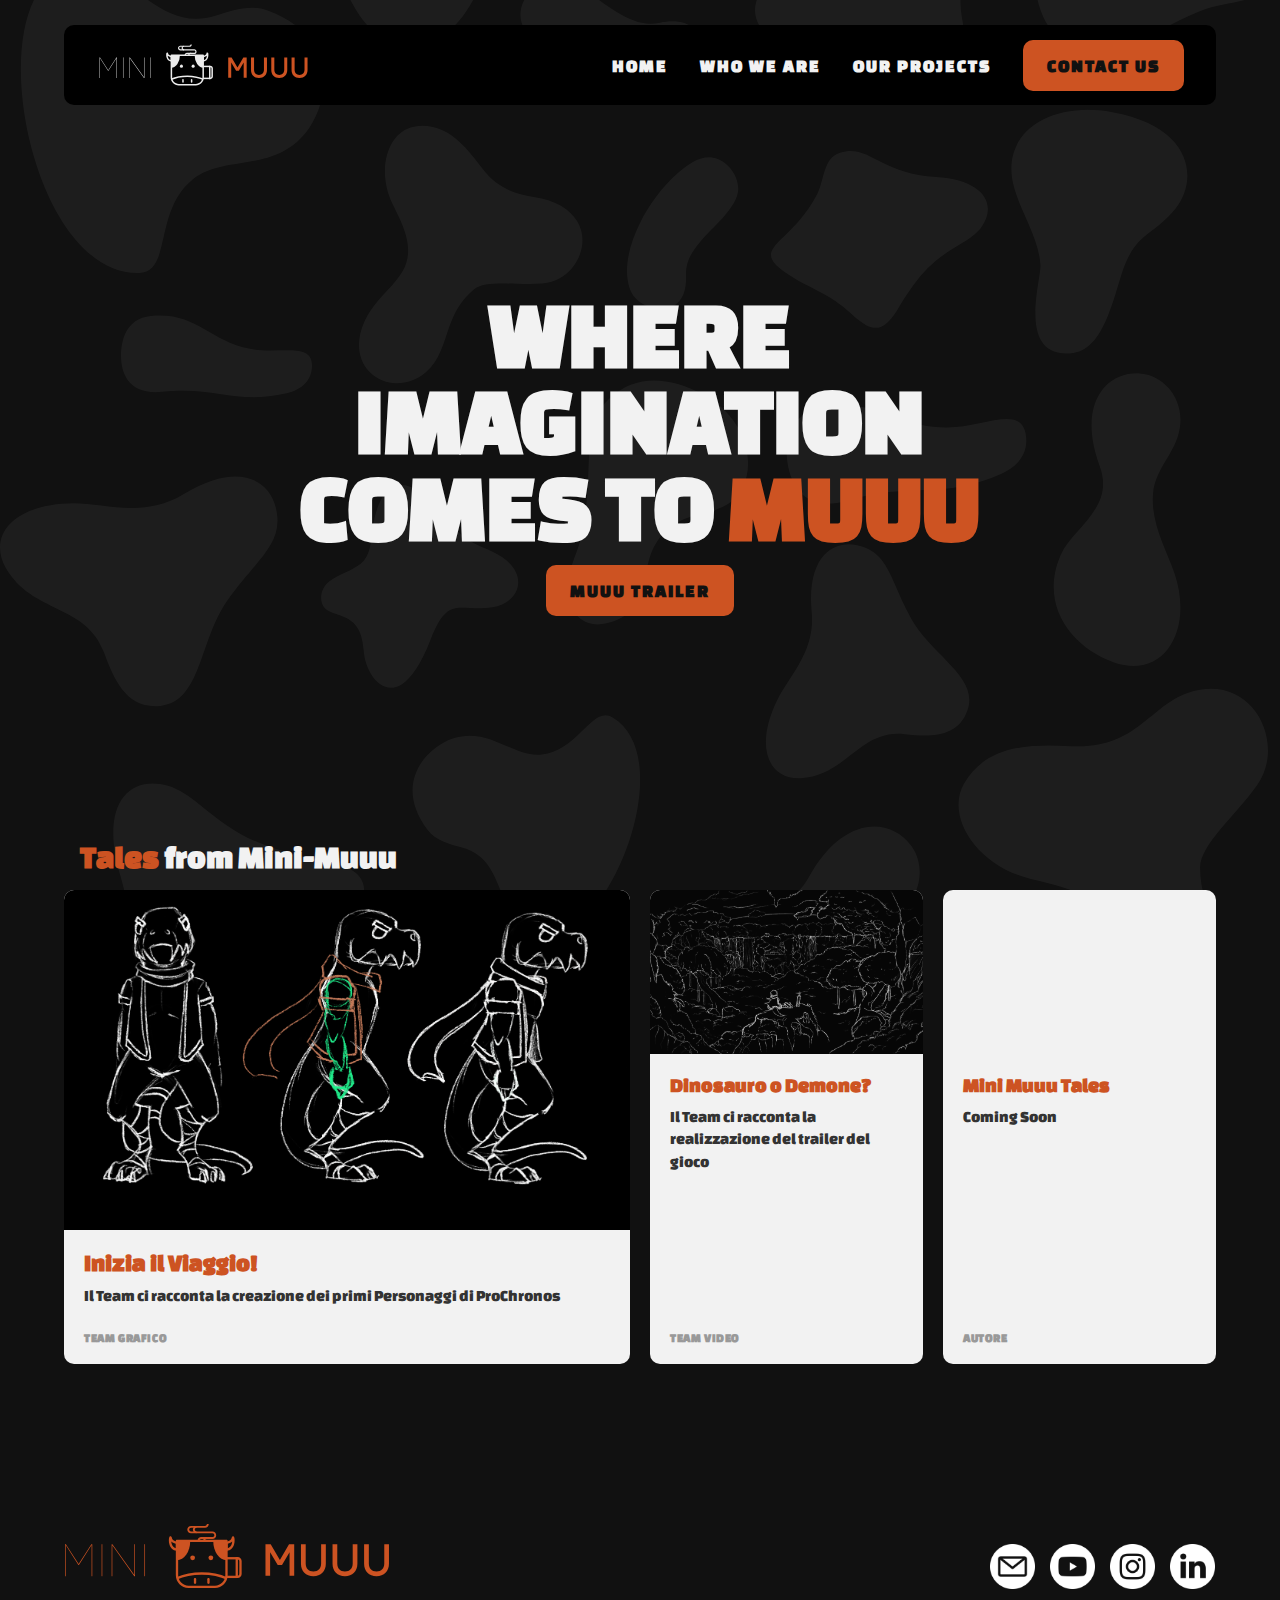
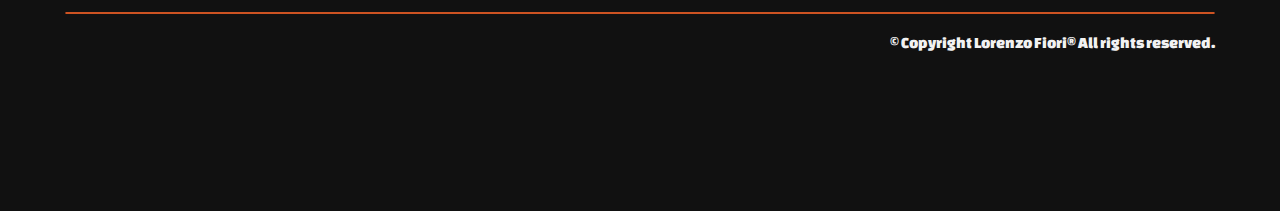
==== commit 0d5ef9ad: "added contact form page" ====
--- a/index.html
+++ b/index.html
@@ -3,14 +3,10 @@
 <head>
   <meta charset="UTF-8">
   <meta name="viewport" content="width=device-width, initial-scale=1.0">
-  <link rel="stylesheet" href="/style.css">
+  <link rel="stylesheet" href="style.css">
   <!-- SEO -->
-  <link rel="shortcut icon" href="/assets/img/favicon.png" type="image/x-icon">
+  <link rel="shortcut icon" href="assets/img/favicon.png" type="image/x-icon">
   <title>Team Mini Muuu</title>
-  <meta name="author" content="lorenzo fiori">
-  <meta name="description" content="Mini Muuu was born on May 18th (2023), in the warmth of a tea cup at the McDonald's in Biassono. Gathered around that steaming cup, a group of young talents gave life to a video game development company, fueled by passion and creativity. Since then, Mini Muuu has been dedicated to creating unique experiences in the world of games, carrying forward their story of success.">
-  <meta name="keywords" content="Videogame, Machine Learning, Mini Muuu, Muuu, Redbull Indie Forge, Prochronos, Games">
-  <meta name="robots" content="noAI">
   <!-- /SEO -->
 </head>
 <body>
@@ -18,22 +14,22 @@
   <header>
     <nav class="navbar">
       <div class="logo-wrapper">
-        <a href="/./"><img src="/assets/img/nav-logo.svg" alt="mini muuu logo"></a>
+        <a href="./"><img src="assets/img/nav-logo.svg" alt="mini muuu logo"></a>
       </div>
       <div class="nav-link">
-        <a href="/./">Home</a>
-        <a href="/about.html">Who We Are</a>
-        <a href="/projects.html">Our Projects</a>
-        <a href="mailto:teamminimuuu@gmail.com">Contact Us</a>
+        <a href="./">Home</a>
+        <a href="./about.html">Who We Are</a>
+        <a href="./projects.html">Our Projects</a>
+        <a href="contact.html">Contact Us</a>
       </div>
       <div class="nav-dropdown">
         <button onclick="nav_dropdown_toggle()" class="nav-button" id="nav-button">
         </button>
         <div id="dropdown-menu" class="dropdown-menu nav-link">
-          <a href="/./">Home</a>
-          <a href="/about.html">Who We Are</a>
-          <a href="/projects.html">Our Projects</a>
-          <a href="mailto:teamminimuuu@gmail.com">Contact Us</a>
+          <a href="./">Home</a>
+          <a href="./about.html">Who We Are</a>
+          <a href="./projects.html">Our Projects</a>
+          <a href="contact.html">Contact Us</a>
         </div>
       </div>
     </nav>
@@ -52,8 +48,8 @@
       </header>
       <div class="band">
         <div class="item-1">
-          <a href="/tales/1-inizia-il-viaggio/index.html" class="card">
-            <div class="thumb" style="background-image: url(/tales/1-inizia-il-viaggio/img/image2.png); filter: invert();"></div>
+          <a href="tales/1-inizia-il-viaggio/index.html" class="card">
+            <div class="thumb" style="background-image: url(tales/1-inizia-il-viaggio/img/image2.png); filter: invert();"></div>
             <article>
               <h1>Inizia il Viaggio!</h1>
               <p>Il Team ci racconta la creazione dei primi Personaggi di ProChronos</p>
@@ -63,7 +59,7 @@
         </div>
         <div class="item-2">
           <a href="" class="card">
-            <div class="thumb" style="background-image: url(/tales/2-trailer-di-gioco/sfondo_menu.jpg); filter: invert();"></div>
+            <div class="thumb" style="background-image: url(tales/2-trailer-di-gioco/sfondo_menu.jpg); filter: invert();"></div>
             <article>
               <h1>Dinosauro o Demone?</h1>
               <p>Il Team ci racconta la realizzazione del trailer del gioco</p>
@@ -73,7 +69,7 @@
         </div>
         <div class="item-3">
           <a href="" class="card">
-            <div class="thumb" style="background-image: url(/tales/2-trailer-di-gioco/image.png);"></div>
+            <div class="thumb" style="background-image: url();"></div>
             <article>
               <h1>Mini Muuu Tales</h1>
               <p>Coming Soon</p>
@@ -87,24 +83,25 @@
     <footer>
       <div class="footer-container">
         <div class="logo-container">
-          <a href="/./"><img src="/assets/img/nav-logo-color.svg" alt="mini muuu logo"></a>
+          <a href="./"><img src="assets/img/nav-logo-color.svg" alt="mini muuu logo"></a>
         </div>
         <div class="social-container">
-          <a href="mailto:teamminimuuu@gmail.com"><img src="/assets/icons/social/email.png" alt=""></a>
-          <a href="https://www.youtube.com/@Mini-Muuu"><img src="/assets/icons/social/youtube.png" alt=""></a>
-          <a href="https://www.instagram.com/teamminimuuu/"><img src="/assets/icons/social/instagram.png" alt=""></a>
-          <a href=""><img src="/assets/icons/social/linkedin.png" alt=""></a>
+          <a href="mailto:teamminimuuu@gmail.com"><img src="assets/icons/social/email.png" alt=""></a>
+          <a href="https://www.youtube.com/@Mini-Muuu"><img src="assets/icons/social/youtube.png" alt=""></a>
+          <a href="https://www.instagram.com/teamminimuuu/"><img src="assets/icons/social/instagram.png" alt=""></a>
+          <a href=""><img src="assets/icons/social/linkedin.png" alt=""></a>
         </div>
       </div>
       <hr style="color: var(--ac-primary); height: 1px; border: solid 1px; border-radius: 1px;">
       <div class="copyright-container">
-        <p>© Copyright <a href="https://lorenzofiori.art" style="text-decoration: none; color: inherit;">Lorenzo Fiori</a>® All rights reserved.</p>
+        <p>© Copyright <a href="https://lorenzofiori.art" target="_blank" style="text-decoration: none; color: inherit;">Lorenzo Fiori</a>® All rights reserved.</p>
       </div>
     </footer>
     <!-- /Footer -->
   </main>
+  <!-- Grain/Noise --> <div class="noise"></div>
   <!-- Scripts -->
-  <script src="/assets/js/navigation.js"></script>
+  <script src="assets/js/navigation.js"></script>
   <noscript>Your Browser Do Not Support Javascript</noscript>
   <!-- /Scripts -->
 </body>
--- a/style.css
+++ b/style.css
@@ -10,7 +10,7 @@
   --transition-speed: 200ms ease-in-out;
 }
 
-* {
+ *{
   box-sizing: border-box;
   padding: 0;
   margin: 0;
@@ -19,7 +19,7 @@
 
 body {
   background-color: #111111;
-  background-image: url(/assets/img/background-muuu.svg);
+  background-image: url(assets/img/background-muuu.svg);
   background-attachment: fixed;
   background-size: 1080px;
   background-position: center;
@@ -39,13 +39,14 @@
 .navbar {
   z-index: 99;
   position: fixed;
+  width: 90%;
   height: 80px;
   margin: auto;
   padding: 0 32px;
   top: 25px;
   bottom: auto;
-  left: 25px;
-  right: 25px;
+  left: 0%;
+  right: 0%;
   display: flex;
   justify-content: space-between;
   align-items: center;
@@ -120,7 +121,7 @@
   background-color: inherit;
   height: 48px;
   width: 48px;
-  background-image: url(/assets/icons/menu.svg);
+  background-image: url(assets/icons/menu.svg);
   background-size: 32px;
   background-repeat: no-repeat;
   background-position: center;
@@ -129,7 +130,7 @@
 }
 
 .navbar .nav-dropdown .nav-button-active {
-  background-image: url(/assets/icons/close.svg);
+  background-image: url(assets/icons/close.svg);
   background-color: var(--ac-primary);
 }
 
@@ -267,8 +268,6 @@
   position: relative;
   top: 0;
   border-radius: var(--border-radius);
-  border-top-right-radius: 20px;
-  border-top-left-radius: 20px;
 }
 
 .articles-section .card:hover {
@@ -326,7 +325,7 @@
 
 footer {
   margin: 80px auto;
-  max-width: 60%;
+  max-width: 1200px;
   padding: 80px 25px;
   text-align: right;
 }
@@ -337,9 +336,6 @@
 }
 
 @media (max-width: 1000px) {
-  footer {
-    max-width: 100%;
-  }
   footer .footer-container {
     flex-direction: column;
   }
@@ -500,17 +496,59 @@
 /* /Projects Page */
 
 /* Contact Us Page */
+.contact-title {
+text-align: center;
+font-size: 96px; ;
+
+}
+.body-contact input{
+  margin-top: 30px; margin-bottom: 30px;margin-left: 10px;
+  
+}
+.send-button{
+  
+  margin: auto;
+  padding: 10px 20px;
+  background-color:#e65100;
+  color: black;
+  border: none;
+  border-radius: 15px;
+  font-size: 1.5rem;
+  text-decoration: none;
+  transition: var(--transition-speed);
+}
+
+
 
 /* /Contact Us Page */
-
-::-webkit-scrollbar {
-  width: 5px;
-}
-
-::-webkit-scrollbar-thumb {
-  background-color: var(--ac-primary);
-}
-
-::-webkit-scrollbar-track {
-  background-color: var(--bg-primary);
-}+.contact-form{
+ margin: auto;
+  display: table; 
+  
+
+  
+}
+
+.contact-form p{
+  display: table-row; 
+}
+
+.contact-form input{
+  display: table-cell;
+}
+.contact-form label{
+  display: table-cell;
+  font-size: 30px;
+  text-align: left;
+  display: inline-block;
+  width: 200px; /* larghezza dell'etichetta */  
+}
+.contact-form textarea{
+  padding-top: 0px;
+  padding-bottom: 0px;
+  padding-right: 0px;
+  padding-left: 0px;
+  margin-left: 0px;
+
+}
+/* / */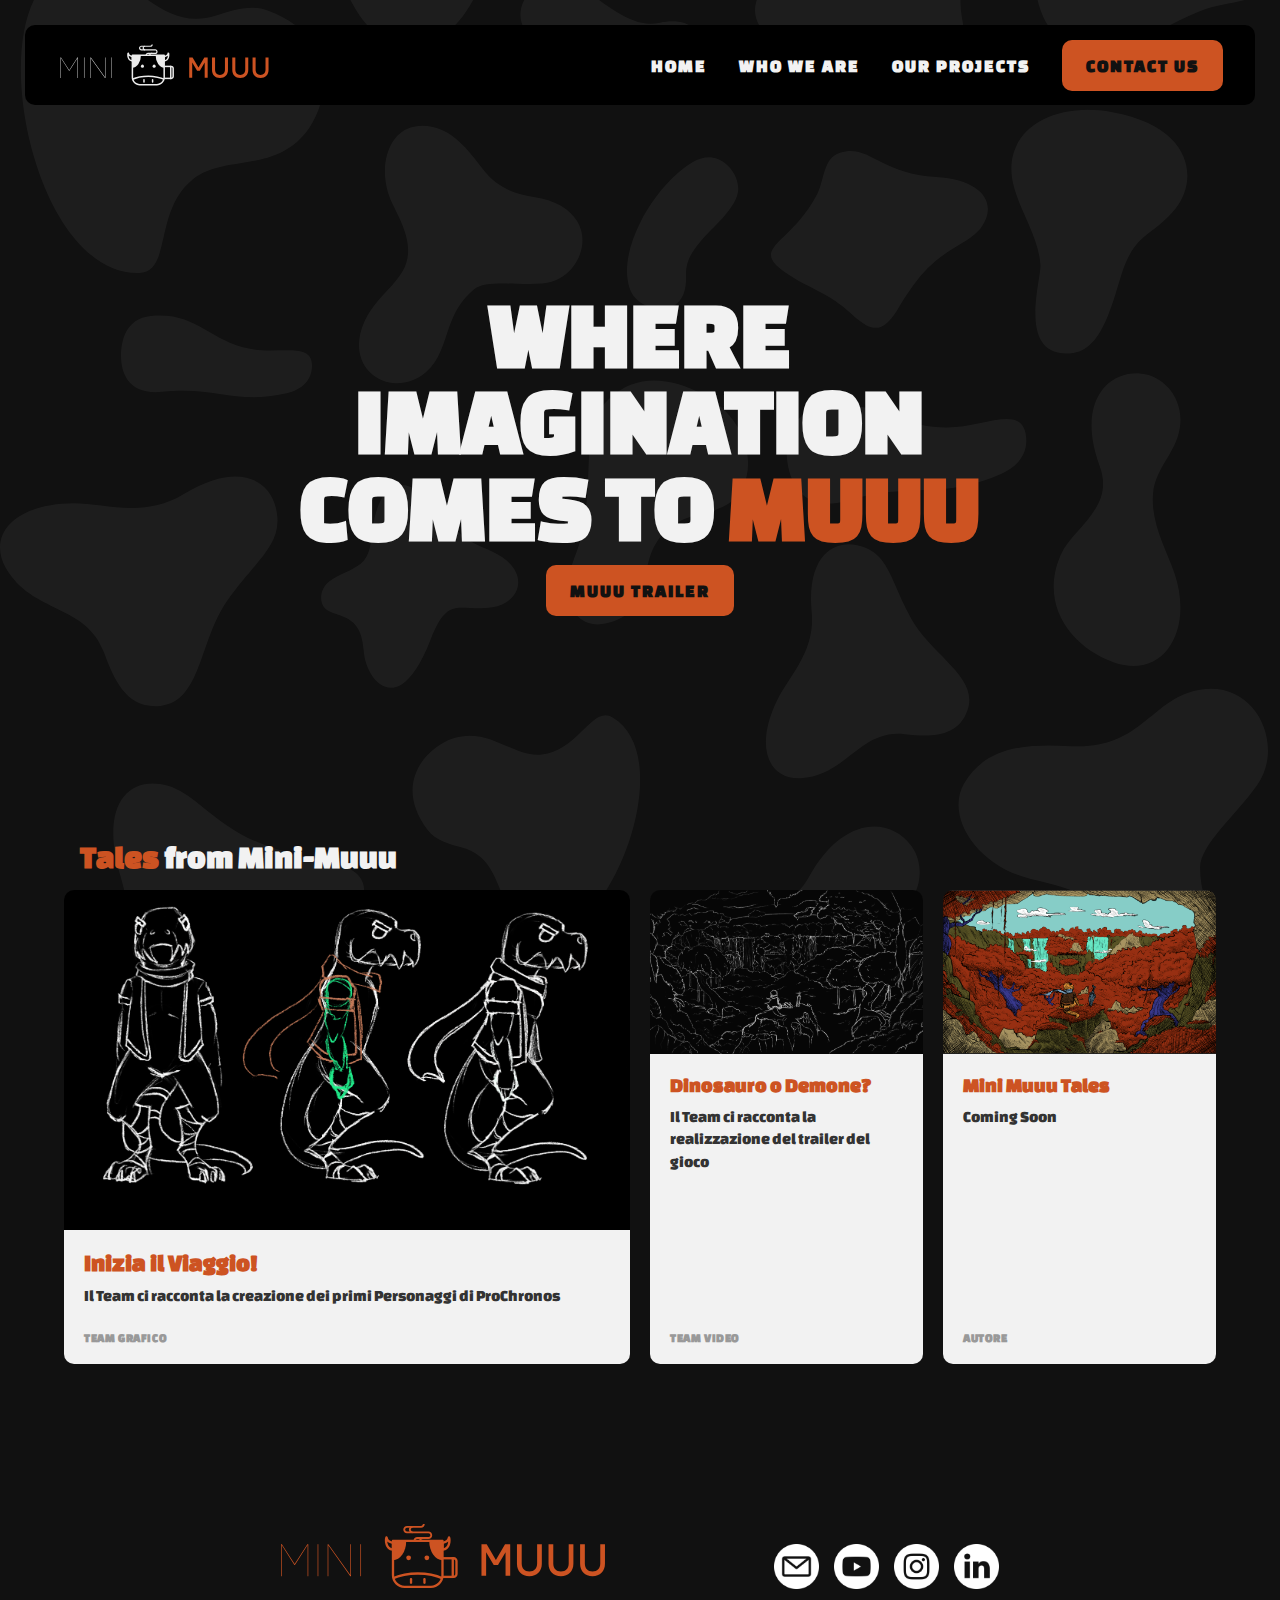
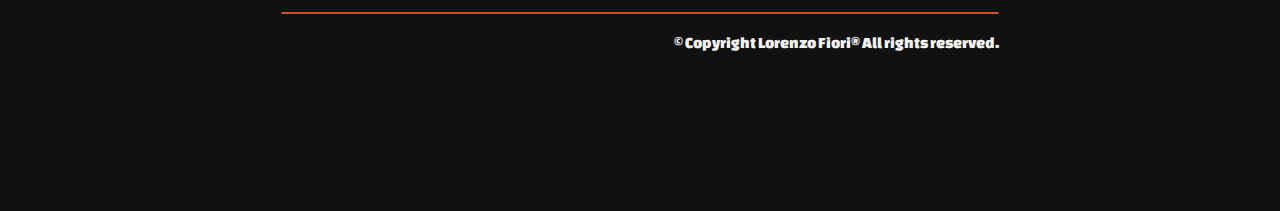
==== commit 6efe2283: "Merge branch 'main' of https://github.com/Mini-muu/Sito_web" ====
--- a/index.html
+++ b/index.html
@@ -3,10 +3,14 @@
 <head>
   <meta charset="UTF-8">
   <meta name="viewport" content="width=device-width, initial-scale=1.0">
-  <link rel="stylesheet" href="style.css">
+  <link rel="stylesheet" href="/style.css">
   <!-- SEO -->
-  <link rel="shortcut icon" href="assets/img/favicon.png" type="image/x-icon">
+  <link rel="shortcut icon" href="/assets/img/favicon.png" type="image/x-icon">
   <title>Team Mini Muuu</title>
+  <meta name="author" content="lorenzo fiori">
+  <meta name="description" content="Mini Muuu was born on May 18th (2023), in the warmth of a tea cup at the McDonald's in Biassono. Gathered around that steaming cup, a group of young talents gave life to a video game development company, fueled by passion and creativity. Since then, Mini Muuu has been dedicated to creating unique experiences in the world of games, carrying forward their story of success.">
+  <meta name="keywords" content="Videogame, Machine Learning, Mini Muuu, Muuu, Redbull Indie Forge, Prochronos, Games">
+  <meta name="robots" content="noAI">
   <!-- /SEO -->
 </head>
 <body>
@@ -14,7 +18,7 @@
   <header>
     <nav class="navbar">
       <div class="logo-wrapper">
-        <a href="./"><img src="assets/img/nav-logo.svg" alt="mini muuu logo"></a>
+        <a href="/./"><img src="/assets/img/nav-logo.svg" alt="mini muuu logo"></a>
       </div>
       <div class="nav-link">
         <a href="./">Home</a>
@@ -48,8 +52,8 @@
       </header>
       <div class="band">
         <div class="item-1">
-          <a href="tales/1-inizia-il-viaggio/index.html" class="card">
-            <div class="thumb" style="background-image: url(tales/1-inizia-il-viaggio/img/image2.png); filter: invert();"></div>
+          <a href="/tales/1-inizia-il-viaggio/index.html" class="card">
+            <div class="thumb" style="background-image: url(/tales/1-inizia-il-viaggio/img/image2.png); filter: invert();"></div>
             <article>
               <h1>Inizia il Viaggio!</h1>
               <p>Il Team ci racconta la creazione dei primi Personaggi di ProChronos</p>
@@ -59,7 +63,7 @@
         </div>
         <div class="item-2">
           <a href="" class="card">
-            <div class="thumb" style="background-image: url(tales/2-trailer-di-gioco/sfondo_menu.jpg); filter: invert();"></div>
+            <div class="thumb" style="background-image: url(/tales/2-trailer-di-gioco/sfondo_menu.jpg); filter: invert();"></div>
             <article>
               <h1>Dinosauro o Demone?</h1>
               <p>Il Team ci racconta la realizzazione del trailer del gioco</p>
@@ -69,7 +73,7 @@
         </div>
         <div class="item-3">
           <a href="" class="card">
-            <div class="thumb" style="background-image: url();"></div>
+            <div class="thumb" style="background-image: url(/tales/2-trailer-di-gioco/image.png);"></div>
             <article>
               <h1>Mini Muuu Tales</h1>
               <p>Coming Soon</p>
@@ -83,25 +87,24 @@
     <footer>
       <div class="footer-container">
         <div class="logo-container">
-          <a href="./"><img src="assets/img/nav-logo-color.svg" alt="mini muuu logo"></a>
+          <a href="/./"><img src="/assets/img/nav-logo-color.svg" alt="mini muuu logo"></a>
         </div>
         <div class="social-container">
-          <a href="mailto:teamminimuuu@gmail.com"><img src="assets/icons/social/email.png" alt=""></a>
-          <a href="https://www.youtube.com/@Mini-Muuu"><img src="assets/icons/social/youtube.png" alt=""></a>
-          <a href="https://www.instagram.com/teamminimuuu/"><img src="assets/icons/social/instagram.png" alt=""></a>
-          <a href=""><img src="assets/icons/social/linkedin.png" alt=""></a>
+          <a href="mailto:teamminimuuu@gmail.com"><img src="/assets/icons/social/email.png" alt=""></a>
+          <a href="https://www.youtube.com/@Mini-Muuu"><img src="/assets/icons/social/youtube.png" alt=""></a>
+          <a href="https://www.instagram.com/teamminimuuu/"><img src="/assets/icons/social/instagram.png" alt=""></a>
+          <a href=""><img src="/assets/icons/social/linkedin.png" alt=""></a>
         </div>
       </div>
       <hr style="color: var(--ac-primary); height: 1px; border: solid 1px; border-radius: 1px;">
       <div class="copyright-container">
-        <p>© Copyright <a href="https://lorenzofiori.art" target="_blank" style="text-decoration: none; color: inherit;">Lorenzo Fiori</a>® All rights reserved.</p>
+        <p>© Copyright <a href="https://lorenzofiori.art" style="text-decoration: none; color: inherit;">Lorenzo Fiori</a>® All rights reserved.</p>
       </div>
     </footer>
     <!-- /Footer -->
   </main>
-  <!-- Grain/Noise --> <div class="noise"></div>
   <!-- Scripts -->
-  <script src="assets/js/navigation.js"></script>
+  <script src="/assets/js/navigation.js"></script>
   <noscript>Your Browser Do Not Support Javascript</noscript>
   <!-- /Scripts -->
 </body>
--- a/style.css
+++ b/style.css
@@ -1,160 +1,159 @@
-@import url('https://fonts.googleapis.com/css2?family=Changa+One&display=swap');
-@import url('https://fonts.googleapis.com/css2?family=Quicksand:wght@300;400;500;600;700&display=swap');
+@import url("https://fonts.googleapis.com/css2?family=Changa+One&display=swap");
+@import url("https://fonts.googleapis.com/css2?family=Quicksand:wght@300;400;500;600;700&display=swap");
 
 :root {
-  --ac-primary: #CD5322;
-  --ac-secondary: #F79236;
-  --bg-primary: #111111;
-  --bg-secondary: #f2f2f2;
-  --border-radius: 10px;
-  --transition-speed: 200ms ease-in-out;
-}
-
- *{
-  box-sizing: border-box;
-  padding: 0;
-  margin: 0;
-  transition: var(--transition-speed);
+	--ac-primary: #cd5322;
+	--ac-secondary: #f79236;
+	--bg-primary: #111111;
+	--bg-secondary: #f2f2f2;
+	--border-radius: 10px;
+	--transition-speed: 200ms ease-in-out;
+}
+
+* {
+	box-sizing: border-box;
+	padding: 0;
+	margin: 0;
+	transition: var(--transition-speed);
 }
 
 body {
-  background-color: #111111;
-  background-image: url(assets/img/background-muuu.svg);
-  background-attachment: fixed;
-  background-size: 1080px;
-  background-position: center;
-  background-repeat: repeat;
-  color: var(--bg-secondary);
-  font-family: 'Changa One', cursive;
+	background-color: #111111;
+	background-image: url(/assets/img/background-muuu.svg);
+	background-attachment: fixed;
+	background-size: 1080px;
+	background-position: center;
+	background-repeat: repeat;
+	color: var(--bg-secondary);
+	font-family: "Changa One", cursive;
 }
 
 @media (min-width: 1000px) {
-  body {
-    background-size: cover;
-  }
+	body {
+		background-size: cover;
+	}
 }
 
 /* Navbar */
 
 .navbar {
-  z-index: 99;
-  position: fixed;
-  width: 90%;
-  height: 80px;
-  margin: auto;
-  padding: 0 32px;
-  top: 25px;
-  bottom: auto;
-  left: 0%;
-  right: 0%;
-  display: flex;
-  justify-content: space-between;
-  align-items: center;
-  background-color: black;
-  border-radius: var(--border-radius);
-  letter-spacing: 2px;
+	z-index: 99;
+	position: fixed;
+	height: 80px;
+	margin: auto;
+	padding: 0 32px;
+	top: 25px;
+	bottom: auto;
+	left: 25px;
+	right: 25px;
+	display: flex;
+	justify-content: space-between;
+	align-items: center;
+	background-color: black;
+	border-radius: var(--border-radius);
+	letter-spacing: 2px;
 }
 
 .navbar .nav-link {
-  display: flex;
-  align-items: center;
-  font-size: 18px;
-  font-weight: 800;
-  gap: 32px;
-  text-transform: uppercase;
+	display: flex;
+	align-items: center;
+	font-size: 18px;
+	font-weight: 800;
+	gap: 32px;
+	text-transform: uppercase;
 }
 
 .navbar .logo-wrapper img {
-  height: 48px;
-  vertical-align: bottom;
+	height: 48px;
+	vertical-align: bottom;
 }
 
 .navbar .nav-link a {
-  text-decoration: none;
-  color: var(--bg-secondary);
+	text-decoration: none;
+	color: var(--bg-secondary);
 }
 
 .navbar .nav-link a:last-child {
-  color: var(--bg-primary);
-  background-color: var(--ac-primary);
-  padding: 16px 24px;
-  border-radius: var(--border-radius);
+	color: var(--bg-primary);
+	background-color: var(--ac-primary);
+	padding: 16px 24px;
+	border-radius: var(--border-radius);
 }
 
 .navbar .nav-link a:hover {
-  color: var(--ac-secondary);
+	color: var(--ac-secondary);
 }
 
 .navbar .nav-link a:last-child:hover {
-  background-color: var(--bg-primary);
-}
-
-@media (max-width: 1000px) {
-  .navbar .nav-link {
-    display: none;
-  }
-  .navbar {
-    padding: 0;
-    top: 8px;
-    left: 8px;
-    right: 8px;
-    gap: 16px;
-    width: auto;
-    border-radius: var(--border-radius);
-  }
-  .navbar .logo-wrapper {
-    padding: 16px 32px;
-  }
-  .navbar .logo-wrapper img {
-    height: 40px;
-  }
+	background-color: var(--bg-primary);
+}
+
+@media (max-width: 1000px) {
+	.navbar .nav-link {
+		display: none;
+	}
+	.navbar {
+		padding: 0;
+		top: 8px;
+		left: 8px;
+		right: 8px;
+		gap: 16px;
+		width: auto;
+		border-radius: var(--border-radius);
+	}
+	.navbar .logo-wrapper {
+		padding: 16px 32px;
+	}
+	.navbar .logo-wrapper img {
+		height: 40px;
+	}
 }
 
 @media (min-width: 1000px) {
-  .navbar .nav-dropdown {
-    display: none;
-  }
+	.navbar .nav-dropdown {
+		display: none;
+	}
 }
 
 .navbar .nav-dropdown .nav-button {
-  border: none;
-  background-color: inherit;
-  height: 48px;
-  width: 48px;
-  background-image: url(assets/icons/menu.svg);
-  background-size: 32px;
-  background-repeat: no-repeat;
-  background-position: center;
-  border-radius: 8px;
-  margin-right: 16px;
+	border: none;
+	background-color: inherit;
+	height: 48px;
+	width: 48px;
+	background-image: url(/assets/icons/menu.svg);
+	background-size: 32px;
+	background-repeat: no-repeat;
+	background-position: center;
+	border-radius: 8px;
+	margin-right: 16px;
 }
 
 .navbar .nav-dropdown .nav-button-active {
-  background-image: url(assets/icons/close.svg);
-  background-color: var(--ac-primary);
+	background-image: url(/assets/icons/close.svg);
+	background-color: var(--ac-primary);
 }
 
 .navbar .nav-dropdown .dropdown-menu {
-  display: none;
-  position: absolute;
-  left: 0%;
-  right: 0%;
-  top: 96px;
-  overflow: auto;
-  z-index: 100;
-  background-color: var(--bg-secondary);
-  padding: 32px;
-  margin: auto 32px;
-  border-radius: var(--border-radius);
+	display: none;
+	position: absolute;
+	left: 0%;
+	right: 0%;
+	top: 96px;
+	overflow: auto;
+	z-index: 100;
+	background-color: var(--bg-secondary);
+	padding: 32px;
+	margin: auto 32px;
+	border-radius: var(--border-radius);
 }
 
 .navbar .nav-dropdown .dropdown-menu a {
-  color: var(--bg-primary);
+	color: var(--bg-primary);
 }
 
 .navbar .nav-dropdown .dropdown-menu-show {
-  display: flex;
-  flex-direction: column;
+	display: flex;
+	flex-direction: column;
 }
 
 /* /Navbar */
@@ -162,17 +161,17 @@
 /* Main */
 
 main {
-  margin-top: 130px;
-}
-
-@media (max-width: 1000px) {
-  main {
-    margin-top: 100px;
-  }
+	margin-top: 130px;
+}
+
+@media (max-width: 1000px) {
+	main {
+		margin-top: 100px;
+	}
 }
 
 .content-active {
-  filter: brightness(0.1);
+	filter: brightness(0.1);
 }
 
 /* /Main */
@@ -180,41 +179,41 @@
 /* Hero Section */
 
 .hero-section {
-  padding: 160px 0;
-  text-align: center;
-  text-transform: uppercase;
-  margin: auto;
+	padding: 160px 0;
+	text-align: center;
+	text-transform: uppercase;
+	margin: auto;
 }
 
 .hero-section h1 {
-  font-size: 96px;
-  padding-bottom: 32px;
-  line-height: 0.9;
+	font-size: 96px;
+	padding-bottom: 32px;
+	line-height: 0.9;
 }
 
 .hero-section a {
-  text-decoration: none;
-  color: var(--bg-primary);
-  background-color: var(--ac-primary);
-  padding: 16px 24px;
-  border-radius: var(--border-radius);
-  letter-spacing: 2px;
-  font-size: 18px;
-  font-weight: 800;
+	text-decoration: none;
+	color: var(--bg-primary);
+	background-color: var(--ac-primary);
+	padding: 16px 24px;
+	border-radius: var(--border-radius);
+	letter-spacing: 2px;
+	font-size: 18px;
+	font-weight: 800;
 }
 
 .hero-section a:hover {
-  background-color: var(--bg-primary);
-  color: var(--bg-secondary);
-}
-
-@media (max-width: 1000px) {
-  .hero-section h1 {
-    font-size: 40px;
-  }
-  .hero-section {
-    padding: 112px 0;
-  }
+	background-color: var(--bg-primary);
+	color: var(--bg-secondary);
+}
+
+@media (max-width: 1000px) {
+	.hero-section h1 {
+		font-size: 40px;
+	}
+	.hero-section {
+		padding: 112px 0;
+	}
 }
 
 /* /Hero Section */
@@ -222,101 +221,103 @@
 /* Articles Section */
 
 .articles-section {
-  margin: 80px auto;
+	margin: 80px auto;
 }
 
 .articles-section header {
-  width: 90%;
-  margin: 16px auto;
-  padding-left: 16px;
-}
-
-@media (max-width: 1000px) {
-  .articles-section header {
-    font-size: 12px;
-  }
+	width: 90%;
+	margin: 16px auto;
+	padding-left: 16px;
+}
+
+@media (max-width: 1000px) {
+	.articles-section header {
+		font-size: 12px;
+	}
 }
 
 .articles-section .band {
-  width: 90%;
-  margin: 0 auto;
-  display: grid;
-  grid-template-columns: 1fr;
-  grid-template-rows: auto;
-  grid-gap: 20px;
+	width: 90%;
+	margin: 0 auto;
+	display: grid;
+	grid-template-columns: 1fr;
+	grid-template-rows: auto;
+	grid-gap: 20px;
 }
 
 @media (min-width: 30em) {
-  .articles-section .band {
-    grid-template-columns: 1fr 1fr;
-  }
+	.articles-section .band {
+		grid-template-columns: 1fr 1fr;
+	}
 }
 
 @media (min-width: 60em) {
-  .articles-section .band {
-    grid-template-columns: repeat(4, 1fr);
-  }
+	.articles-section .band {
+		grid-template-columns: repeat(4, 1fr);
+	}
 }
 
 .articles-section .card {
-  background: var(--bg-secondary);
-  text-decoration: none;
-  color: #333;
-  display: flex;
-  flex-direction: column;
-  min-height: 100%;
-  position: relative;
-  top: 0;
-  border-radius: var(--border-radius);
+	background: var(--bg-secondary);
+	text-decoration: none;
+	color: #333;
+	display: flex;
+	flex-direction: column;
+	min-height: 100%;
+	position: relative;
+	top: 0;
+	border-radius: var(--border-radius);
+	border-top-right-radius: 20px;
+	border-top-left-radius: 20px;
 }
 
 .articles-section .card:hover {
-  top: -10px;
+	top: -10px;
 }
 
 .articles-section .card article {
-  padding: 20px;
-  flex: 1;
-  display: flex;
-  flex-direction: column;
-  justify-content: space-between;
+	padding: 20px;
+	flex: 1;
+	display: flex;
+	flex-direction: column;
+	justify-content: space-between;
 }
 
 .articles-section .card h1 {
-  font-size: 20px;
-  margin: 0 0 10px 0;
-  color: var(--ac-primary);
+	font-size: 20px;
+	margin: 0 0 10px 0;
+	color: var(--ac-primary);
 }
 
 .articles-section .card p {
-  flex: 1;
-  line-height: 1.4;
+	flex: 1;
+	line-height: 1.4;
 }
 
 .articles-section .card span {
-  font-size: 12px;
-  font-weight: bold;
-  color: #999;
-  text-transform: uppercase;
-  letter-spacing: 0.05em;
-  margin: 2em 0 0 0;
+	font-size: 12px;
+	font-weight: bold;
+	color: #999;
+	text-transform: uppercase;
+	letter-spacing: 0.05em;
+	margin: 2em 0 0 0;
 }
 
 .articles-section .card .thumb {
-  padding-bottom: 60%;
-  background-size: cover;
-  background-position: center center;
-  border-top-left-radius: var(--border-radius);
-  border-top-right-radius: var(--border-radius);
+	padding-bottom: 60%;
+	background-size: cover;
+	background-position: center center;
+	border-top-left-radius: var(--border-radius);
+	border-top-right-radius: var(--border-radius);
 }
 
 @media (min-width: 60em) {
-  .articles-section .item-1 {
-    grid-column: 1/span 2;
-  }
-  .articles-section .item-1 h1 {
-    font-size: 24px;
-  }
+	.articles-section .item-1 {
+		grid-column: 1 / span 2;
+	}
+	.articles-section .item-1 h1 {
+		font-size: 24px;
+	}
 }
 
 /* /Articles Section */
@@ -324,62 +325,65 @@
 /* Footer */
 
 footer {
-  margin: 80px auto;
-  max-width: 1200px;
-  padding: 80px 25px;
-  text-align: right;
+	margin: 80px auto;
+	max-width: 60%;
+	padding: 80px 25px;
+	text-align: right;
 }
 
 footer .footer-container {
-  display: flex;
-  justify-content: space-between;
-}
-
-@media (max-width: 1000px) {
-  footer .footer-container {
-    flex-direction: column;
-  }
+	display: flex;
+	justify-content: space-between;
+}
+
+@media (max-width: 1000px) {
+	footer {
+		max-width: 100%;
+	}
+	footer .footer-container {
+		flex-direction: column;
+	}
 }
 
 footer .footer-container .logo-container {
-  display: flex;
-  place-content: center;
-  margin-bottom: 20px;
+	display: flex;
+	place-content: center;
+	margin-bottom: 20px;
 }
 
 footer .footer-container .logo-container img {
-  height: 64px;
+	height: 64px;
 }
 
 footer .footer-container .social-container {
-  display: flex;
-  place-content: center;
-  gap: 15px;
-  margin: 20px 0;
+	display: flex;
+	place-content: center;
+	gap: 15px;
+	margin: 20px 0;
 }
 
 footer .footer-container .social-container img {
-  height: 45px;
+	height: 45px;
 }
 
 footer .footer-container .social-container img:hover {
-  transform: translateY(-10px);
+	transform: translateY(-10px);
 }
 
 footer .copyright-container {
-  margin-top: 20px;
-}
-
-@media (max-width: 1000px) {
-  footer {
-    text-align: center;
-  }
-  footer .footer-container .logo-container img {
-    height: 50px;
-  }
-  footer .footer-container .social-container img {
-    height: 35px;
-  }
+	margin-top: 20px;
+}
+
+@media (max-width: 1000px) {
+	footer {
+		text-align: center;
+	}
+	footer .footer-container .logo-container img {
+		height: 50px;
+	}
+	footer .footer-container .social-container img {
+		height: 35px;
+	}
 }
 
 /* /Footer */
@@ -387,52 +391,52 @@
 /* About Us Page */
 
 .team-container {
-  background-color: #f2f2f2;
-  margin: 15px auto;
-  padding: 0;
-  display: flex;
-  flex-wrap: wrap;
-  justify-content: center;
-  align-items: center;
-  width: 90%;
-  border-radius: var(--border-radius);
-  mix-blend-mode: difference;
-}
-
-.team-container  .card {
-  background-color: #fff;
-  border-radius: var(--border-radius);
-  box-shadow: 0 2px 5px rgba(0, 0, 0, 0.1);
-  margin: 15px;
-  padding: 20px;
-  width: 250px;
-  text-align: center;
-}
-  
-.team-container  .card img {
-  width: 150px;
-  height: 150px;
-  border-radius: 50%;
-  object-fit: cover;
-  margin-bottom: 10px;
-}
-  
+	background-color: #f2f2f2;
+	margin: 15px auto;
+	padding: 0;
+	display: flex;
+	flex-wrap: wrap;
+	justify-content: center;
+	align-items: center;
+	width: 90%;
+	border-radius: var(--border-radius);
+	mix-blend-mode: difference;
+}
+
+.team-container .card {
+	background-color: #fff;
+	border-radius: var(--border-radius);
+	box-shadow: 0 2px 5px rgba(0, 0, 0, 0.1);
+	margin: 15px;
+	padding: 20px;
+	width: 250px;
+	text-align: center;
+}
+
+.team-container .card img {
+	width: 150px;
+	height: 150px;
+	border-radius: 50%;
+	object-fit: cover;
+	margin-bottom: 10px;
+}
+
 .team-container .card h3 {
-  margin: 0;
-  font-size: 1.2rem;
-  color: #333;
-}
-  
+	margin: 0;
+	font-size: 1.2rem;
+	color: #333;
+}
+
 .team-container .card p {
-  margin: 5px 0;
-  font-size: 0.9rem;
-  color: #666;
-}
-
-@media (max-width: 1000px) {
-  .team-container {
-    margin-top: 0;
-  }
+	margin: 5px 0;
+	font-size: 0.9rem;
+	color: #666;
+}
+
+@media (max-width: 1000px) {
+	.team-container {
+		margin-top: 0;
+	}
 }
 
 /* /About Us Page */
@@ -440,115 +444,118 @@
 /* Projects Page */
 
 .projects-container {
-  display: grid;
-  grid-template-columns: 1fr;
-  grid-auto-rows: 700px;
-  gap: 15px;
-  margin: 15px auto;
-  width: 90%;
-}
-
-@media (max-width: 1000px) {
-  .projects-container {
-    grid-template-columns: 1fr;
-  }
+	display: grid;
+	grid-template-columns: 1fr;
+	grid-auto-rows: 700px;
+	gap: 15px;
+	margin: 15px auto;
+	width: 90%;
+}
+
+@media (max-width: 1000px) {
+	.projects-container {
+		grid-template-columns: 1fr;
+	}
 }
 
 .projects-container .project-card {
-  background-color: #fff;
-  border-radius: 10px;
-  box-shadow: 0 2px 5px rgba(0, 0, 0, 0.1);
-  padding: 20px;
-  width: 100%;
-  text-align: center;
-  display: grid;
-  place-content: center;
+	background-color: #fff;
+	border-radius: 10px;
+	box-shadow: 0 2px 5px rgba(0, 0, 0, 0.1);
+	padding: 20px;
+	width: 100%;
+	text-align: center;
+	display: grid;
+	place-content: center;
 }
 
 .projects-container .project-card h3 {
-  margin: 0;
-  font-size: 1.2rem;
-  color: #333;
+	margin: 0;
+	font-size: 1.2rem;
+	color: #333;
 }
 
 .projects-container .project-card p {
-  margin: 10px 0;
-  font-size: 0.9rem;
-  color: #666;
+	margin: 10px 0;
+	font-size: 0.9rem;
+	color: #666;
 }
 
 .projects-container .explore-button {
-  margin: auto;
-  padding: 10px 20px;
-  background-color: #ff6600;
-  color: #fff;
-  border: none;
-  border-radius: 5px;
-  font-size: 0.9rem;
-  text-decoration: none;
-  transition: var(--transition-speed);
+	margin: auto;
+	padding: 10px 20px;
+	background-color: #ff6600;
+	color: #fff;
+	border: none;
+	border-radius: 5px;
+	font-size: 0.9rem;
+	text-decoration: none;
+	transition: var(--transition-speed);
 }
 
 .projects-container .explore-button:hover {
-  background-color: #e65100;
+	background-color: #e65100;
 }
 
 /* /Projects Page */
 
 /* Contact Us Page */
 .contact-title {
-text-align: center;
-font-size: 96px; ;
-
-}
-.body-contact input{
-  margin-top: 30px; margin-bottom: 30px;margin-left: 10px;
-  
-}
-.send-button{
-  
-  margin: auto;
-  padding: 10px 20px;
-  background-color:#e65100;
-  color: black;
-  border: none;
-  border-radius: 15px;
-  font-size: 1.5rem;
-  text-decoration: none;
-  transition: var(--transition-speed);
-}
-
-
+	text-align: center;
+	font-size: 96px;
+}
+.body-contact input {
+	margin-top: 30px;
+	margin-bottom: 30px;
+	margin-left: 10px;
+}
+.send-button {
+	margin: auto;
+	padding: 10px 20px;
+	background-color: #e65100;
+	color: black;
+	border: none;
+	border-radius: 15px;
+	font-size: 1.5rem;
+	text-decoration: none;
+	transition: var(--transition-speed);
+}
+.contact-form {
+	margin: auto;
+	display: table;
+}
+
+.contact-form p {
+	display: table-row;
+}
+
+.contact-form input {
+	display: table-cell;
+}
+.contact-form label {
+	display: table-cell;
+	font-size: 30px;
+	text-align: left;
+	display: inline-block;
+	width: 200px; /* larghezza dell'etichetta */
+}
+.contact-form textarea {
+	padding-top: 0px;
+	padding-bottom: 0px;
+	padding-right: 0px;
+	padding-left: 0px;
+	margin-left: 0px;
+}
 
 /* /Contact Us Page */
-.contact-form{
- margin: auto;
-  display: table; 
-  
-
-  
-}
-
-.contact-form p{
-  display: table-row; 
-}
-
-.contact-form input{
-  display: table-cell;
-}
-.contact-form label{
-  display: table-cell;
-  font-size: 30px;
-  text-align: left;
-  display: inline-block;
-  width: 200px; /* larghezza dell'etichetta */  
-}
-.contact-form textarea{
-  padding-top: 0px;
-  padding-bottom: 0px;
-  padding-right: 0px;
-  padding-left: 0px;
-  margin-left: 0px;
-
-}
-/* / */+::-webkit-scrollbar {
+	width: 5px;
+}
+
+::-webkit-scrollbar-thumb {
+	background-color: var(--ac-primary);
+}
+
+::-webkit-scrollbar-track {
+	background-color: var(--bg-primary);
+}
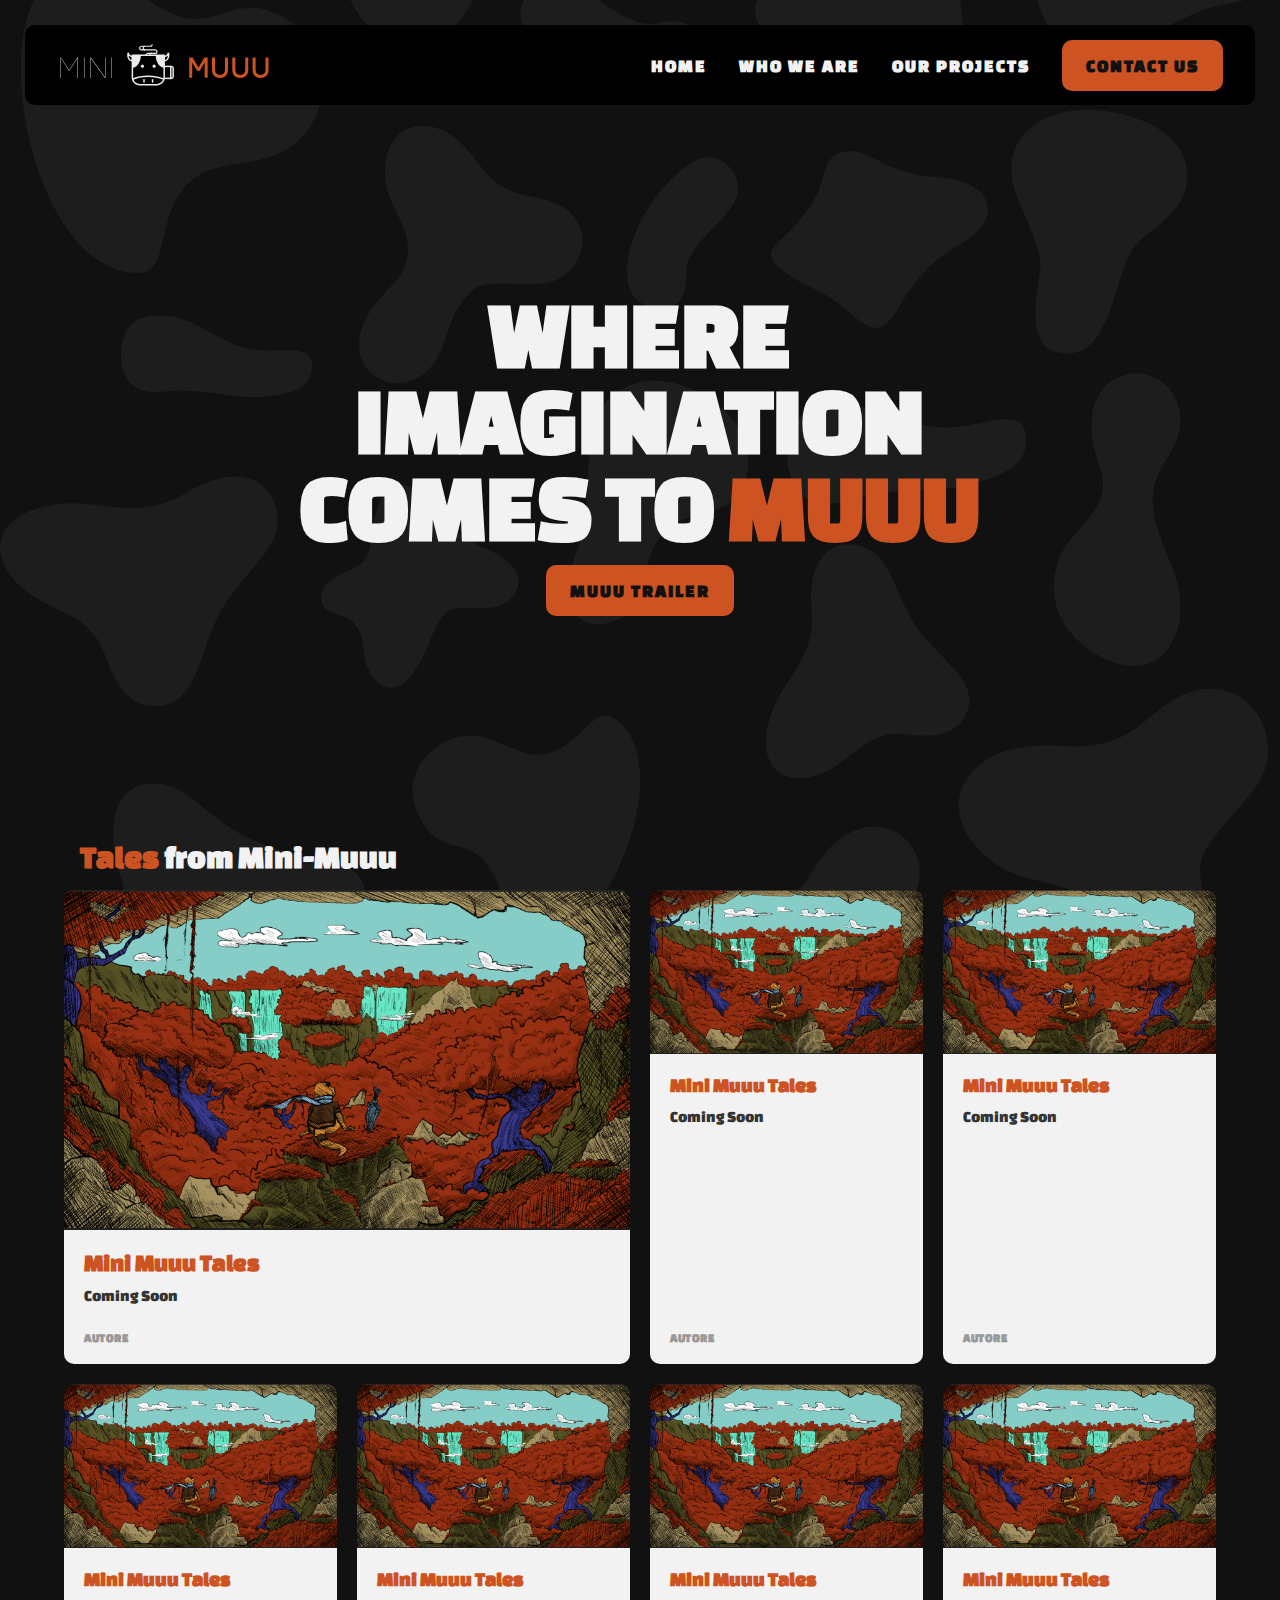
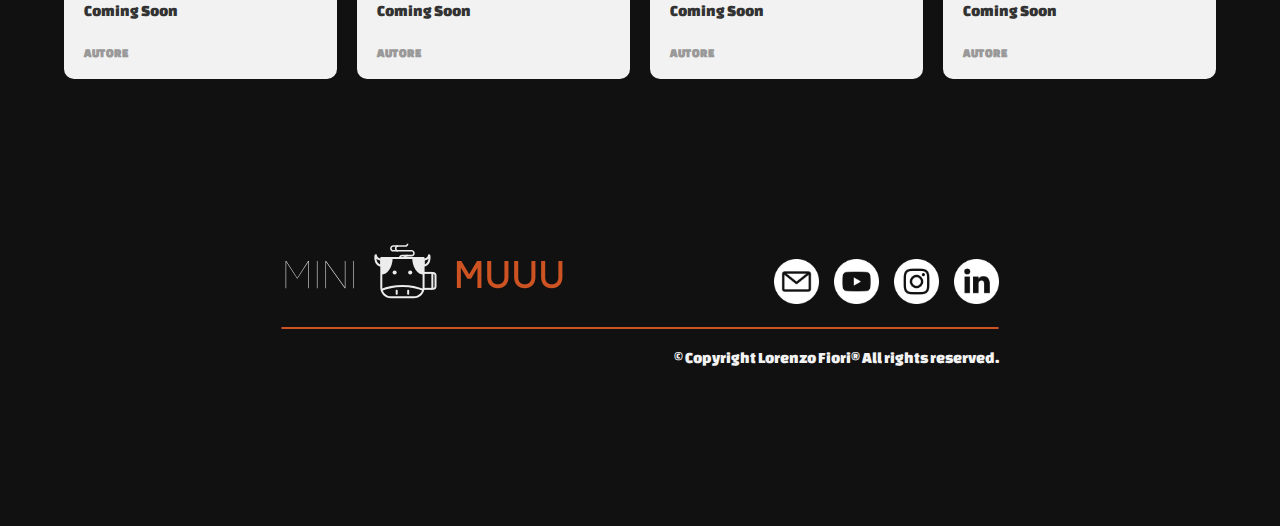
==== commit e251d1a5: "Add files via upload" ====
--- a/index.html
+++ b/index.html
@@ -5,7 +5,7 @@
   <meta name="viewport" content="width=device-width, initial-scale=1.0">
   <link rel="stylesheet" href="/style.css">
   <!-- SEO -->
-  <link rel="shortcut icon" href="/assets/img/favicon.png" type="image/x-icon">
+  <link rel="shortcut icon" href="/assets/icons/favicon.png" type="image/x-icon">
   <title>Team Mini Muuu</title>
   <meta name="author" content="lorenzo fiori">
   <meta name="description" content="Mini Muuu was born on May 18th (2023), in the warmth of a tea cup at the McDonald's in Biassono. Gathered around that steaming cup, a group of young talents gave life to a video game development company, fueled by passion and creativity. Since then, Mini Muuu has been dedicated to creating unique experiences in the world of games, carrying forward their story of success.">
@@ -18,22 +18,22 @@
   <header>
     <nav class="navbar">
       <div class="logo-wrapper">
-        <a href="/./"><img src="/assets/img/nav-logo.svg" alt="mini muuu logo"></a>
+        <a href="/./"><img src="/assets/img/logo/nav-logo.svg" alt="mini muuu logo"></a>
       </div>
       <div class="nav-link">
-        <a href="./">Home</a>
-        <a href="./about.html">Who We Are</a>
-        <a href="./projects.html">Our Projects</a>
-        <a href="contact.html">Contact Us</a>
+        <a href="/./">Home</a>
+        <a href="/about.html">Who We Are</a>
+        <a href="/projects.html">Our Projects</a>
+        <a href="/contact.html">Contact Us</a>
       </div>
       <div class="nav-dropdown">
         <button onclick="nav_dropdown_toggle()" class="nav-button" id="nav-button">
         </button>
         <div id="dropdown-menu" class="dropdown-menu nav-link">
-          <a href="./">Home</a>
-          <a href="./about.html">Who We Are</a>
-          <a href="./projects.html">Our Projects</a>
-          <a href="contact.html">Contact Us</a>
+          <a href="/./">Home</a>
+          <a href="/about.html">Who We Are</a>
+          <a href="/projects.html">Our Projects</a>
+          <a href="/contact.html">Contact Us</a>
         </div>
       </div>
     </nav>
@@ -51,26 +51,29 @@
         <h1><span style="color: var(--ac-primary);">Tales</span> from Mini-Muuu</h1>
       </header>
       <div class="band">
+
         <div class="item-1">
-          <a href="/tales/1-inizia-il-viaggio/index.html" class="card">
-            <div class="thumb" style="background-image: url(/tales/1-inizia-il-viaggio/img/image2.png); filter: invert();"></div>
+          <a href="" class="card">
+            <div class="thumb" style="background-image: url(/tales/2-trailer-di-gioco/image.png);"></div>
             <article>
-              <h1>Inizia il Viaggio!</h1>
-              <p>Il Team ci racconta la creazione dei primi Personaggi di ProChronos</p>
-              <span>Team Grafico</span>
+              <h1>Mini Muuu Tales</h1>
+              <p>Coming Soon</p>
+              <span>Autore</span>
             </article>
           </a>
         </div>
+
         <div class="item-2">
           <a href="" class="card">
-            <div class="thumb" style="background-image: url(/tales/2-trailer-di-gioco/sfondo_menu.jpg); filter: invert();"></div>
+            <div class="thumb" style="background-image: url(/tales/2-trailer-di-gioco/image.png);"></div>
             <article>
-              <h1>Dinosauro o Demone?</h1>
-              <p>Il Team ci racconta la realizzazione del trailer del gioco</p>
-              <span>Team Video</span>
+              <h1>Mini Muuu Tales</h1>
+              <p>Coming Soon</p>
+              <span>Autore</span>
             </article>
           </a>
         </div>
+
         <div class="item-3">
           <a href="" class="card">
             <div class="thumb" style="background-image: url(/tales/2-trailer-di-gioco/image.png);"></div>
@@ -81,13 +84,58 @@
             </article>
           </a>
         </div>
+
+        <div class="item-4">
+          <a href="" class="card">
+            <div class="thumb" style="background-image: url(/tales/2-trailer-di-gioco/image.png);"></div>
+            <article>
+              <h1>Mini Muuu Tales</h1>
+              <p>Coming Soon</p>
+              <span>Autore</span>
+            </article>
+          </a>
+        </div>
+
+        <div class="item-5">
+          <a href="" class="card">
+            <div class="thumb" style="background-image: url(/tales/2-trailer-di-gioco/image.png);"></div>
+            <article>
+              <h1>Mini Muuu Tales</h1>
+              <p>Coming Soon</p>
+              <span>Autore</span>
+            </article>
+          </a>
+        </div>
+
+        <div class="item-6">
+          <a href="" class="card">
+            <div class="thumb" style="background-image: url(/tales/2-trailer-di-gioco/image.png);"></div>
+            <article>
+              <h1>Mini Muuu Tales</h1>
+              <p>Coming Soon</p>
+              <span>Autore</span>
+            </article>
+          </a>
+        </div>
+
+        <div class="item-7">
+          <a href="" class="card">
+            <div class="thumb" style="background-image: url(/tales/2-trailer-di-gioco/image.png);"></div>
+            <article>
+              <h1>Mini Muuu Tales</h1>
+              <p>Coming Soon</p>
+              <span>Autore</span>
+            </article>
+          </a>
+        </div>
+
       </div>
     </div>
     <!-- Footer -->
     <footer>
       <div class="footer-container">
         <div class="logo-container">
-          <a href="/./"><img src="/assets/img/nav-logo-color.svg" alt="mini muuu logo"></a>
+          <a href="/./"><img src="/assets/img/logo/nav-logo.svg" alt="mini muuu logo"></a>
         </div>
         <div class="social-container">
           <a href="mailto:teamminimuuu@gmail.com"><img src="/assets/icons/social/email.png" alt=""></a>
--- a/style.css
+++ b/style.css
@@ -1,159 +1,160 @@
-@import url("https://fonts.googleapis.com/css2?family=Changa+One&display=swap");
-@import url("https://fonts.googleapis.com/css2?family=Quicksand:wght@300;400;500;600;700&display=swap");
+@import url('https://fonts.googleapis.com/css2?family=Changa+One&display=swap');
+@import url('https://fonts.googleapis.com/css2?family=Quicksand:wght@300;400;500;600;700&display=swap');
 
 :root {
-	--ac-primary: #cd5322;
-	--ac-secondary: #f79236;
-	--bg-primary: #111111;
-	--bg-secondary: #f2f2f2;
-	--border-radius: 10px;
-	--transition-speed: 200ms ease-in-out;
+  --ac-primary: #CD5322;
+  --ac-secondary: #F79236;
+  --bg-primary: #111111;
+  --bg-secondary: #f2f2f2;
+  --border-radius: 10px;
+  --transition-speed: 200ms ease-in-out;
 }
 
 * {
-	box-sizing: border-box;
-	padding: 0;
-	margin: 0;
-	transition: var(--transition-speed);
+  box-sizing: border-box;
+  padding: 0;
+  margin: 0;
+  transition: var(--transition-speed);
+  font-family: 'Changa One', cursive;
 }
 
 body {
-	background-color: #111111;
-	background-image: url(/assets/img/background-muuu.svg);
-	background-attachment: fixed;
-	background-size: 1080px;
-	background-position: center;
-	background-repeat: repeat;
-	color: var(--bg-secondary);
-	font-family: "Changa One", cursive;
+  background-color: #111111;
+  background-image: url(/assets/img/background-muuu.svg);
+  background-attachment: fixed;
+  background-size: 1080px;
+  background-position: center;
+  background-repeat: repeat;
+  color: var(--bg-secondary);
+  font-family: 'Changa One', cursive;
 }
 
 @media (min-width: 1000px) {
-	body {
-		background-size: cover;
-	}
+  body {
+    background-size: cover;
+  }
 }
 
 /* Navbar */
 
 .navbar {
-	z-index: 99;
-	position: fixed;
-	height: 80px;
-	margin: auto;
-	padding: 0 32px;
-	top: 25px;
-	bottom: auto;
-	left: 25px;
-	right: 25px;
-	display: flex;
-	justify-content: space-between;
-	align-items: center;
-	background-color: black;
-	border-radius: var(--border-radius);
-	letter-spacing: 2px;
+  z-index: 99;
+  position: fixed;
+  height: 80px;
+  margin: auto;
+  padding: 0 32px;
+  top: 25px;
+  bottom: auto;
+  left: 25px;
+  right: 25px;
+  display: flex;
+  justify-content: space-between;
+  align-items: center;
+  background-color: black;
+  border-radius: var(--border-radius);
+  letter-spacing: 2px;
 }
 
 .navbar .nav-link {
-	display: flex;
-	align-items: center;
-	font-size: 18px;
-	font-weight: 800;
-	gap: 32px;
-	text-transform: uppercase;
+  display: flex;
+  align-items: center;
+  font-size: 18px;
+  font-weight: 800;
+  gap: 32px;
+  text-transform: uppercase;
 }
 
 .navbar .logo-wrapper img {
-	height: 48px;
-	vertical-align: bottom;
+  height: 48px;
+  vertical-align: bottom;
 }
 
 .navbar .nav-link a {
-	text-decoration: none;
-	color: var(--bg-secondary);
+  text-decoration: none;
+  color: var(--bg-secondary);
 }
 
 .navbar .nav-link a:last-child {
-	color: var(--bg-primary);
-	background-color: var(--ac-primary);
-	padding: 16px 24px;
-	border-radius: var(--border-radius);
+  color: var(--bg-primary);
+  background-color: var(--ac-primary);
+  padding: 16px 24px;
+  border-radius: var(--border-radius);
 }
 
 .navbar .nav-link a:hover {
-	color: var(--ac-secondary);
+  color: var(--ac-secondary);
 }
 
 .navbar .nav-link a:last-child:hover {
-	background-color: var(--bg-primary);
-}
-
-@media (max-width: 1000px) {
-	.navbar .nav-link {
-		display: none;
-	}
-	.navbar {
-		padding: 0;
-		top: 8px;
-		left: 8px;
-		right: 8px;
-		gap: 16px;
-		width: auto;
-		border-radius: var(--border-radius);
-	}
-	.navbar .logo-wrapper {
-		padding: 16px 32px;
-	}
-	.navbar .logo-wrapper img {
-		height: 40px;
-	}
+  background-color: var(--bg-primary);
+}
+
+@media (max-width: 1000px) {
+  .navbar .nav-link {
+    display: none;
+  }
+  .navbar {
+    padding: 0;
+    top: 8px;
+    left: 8px;
+    right: 8px;
+    gap: 16px;
+    width: auto;
+    border-radius: var(--border-radius);
+  }
+  .navbar .logo-wrapper {
+    padding: 16px 32px;
+  }
+  .navbar .logo-wrapper img {
+    height: 40px;
+  }
 }
 
 @media (min-width: 1000px) {
-	.navbar .nav-dropdown {
-		display: none;
-	}
+  .navbar .nav-dropdown {
+    display: none;
+  }
 }
 
 .navbar .nav-dropdown .nav-button {
-	border: none;
-	background-color: inherit;
-	height: 48px;
-	width: 48px;
-	background-image: url(/assets/icons/menu.svg);
-	background-size: 32px;
-	background-repeat: no-repeat;
-	background-position: center;
-	border-radius: 8px;
-	margin-right: 16px;
+  border: none;
+  background-color: inherit;
+  height: 48px;
+  width: 48px;
+  background-image: url(/assets/icons/menu.svg);
+  background-size: 32px;
+  background-repeat: no-repeat;
+  background-position: center;
+  border-radius: 8px;
+  margin-right: 16px;
 }
 
 .navbar .nav-dropdown .nav-button-active {
-	background-image: url(/assets/icons/close.svg);
-	background-color: var(--ac-primary);
+  background-image: url(/assets/icons/close.svg);
+  background-color: var(--ac-primary);
 }
 
 .navbar .nav-dropdown .dropdown-menu {
-	display: none;
-	position: absolute;
-	left: 0%;
-	right: 0%;
-	top: 96px;
-	overflow: auto;
-	z-index: 100;
-	background-color: var(--bg-secondary);
-	padding: 32px;
-	margin: auto 32px;
-	border-radius: var(--border-radius);
+  display: none;
+  position: absolute;
+  left: 0%;
+  right: 0%;
+  top: 90px;
+  overflow: auto;
+  z-index: 100;
+  background-color: var(--bg-secondary);
+  padding: 32px;
+  margin: auto 5px;
+  border-radius: var(--border-radius);
 }
 
 .navbar .nav-dropdown .dropdown-menu a {
-	color: var(--bg-primary);
+  color: var(--bg-primary);
 }
 
 .navbar .nav-dropdown .dropdown-menu-show {
-	display: flex;
-	flex-direction: column;
+  display: flex;
+  flex-direction: column;
 }
 
 /* /Navbar */
@@ -161,17 +162,17 @@
 /* Main */
 
 main {
-	margin-top: 130px;
-}
-
-@media (max-width: 1000px) {
-	main {
-		margin-top: 100px;
-	}
+  margin-top: 130px;
+}
+
+@media (max-width: 1000px) {
+  main {
+    margin-top: 100px;
+  }
 }
 
 .content-active {
-	filter: brightness(0.1);
+  filter: brightness(0.1);
 }
 
 /* /Main */
@@ -179,41 +180,41 @@
 /* Hero Section */
 
 .hero-section {
-	padding: 160px 0;
-	text-align: center;
-	text-transform: uppercase;
-	margin: auto;
+  padding: 160px 0;
+  text-align: center;
+  text-transform: uppercase;
+  margin: auto;
 }
 
 .hero-section h1 {
-	font-size: 96px;
-	padding-bottom: 32px;
-	line-height: 0.9;
+  font-size: 96px;
+  padding-bottom: 32px;
+  line-height: 0.9;
 }
 
 .hero-section a {
-	text-decoration: none;
-	color: var(--bg-primary);
-	background-color: var(--ac-primary);
-	padding: 16px 24px;
-	border-radius: var(--border-radius);
-	letter-spacing: 2px;
-	font-size: 18px;
-	font-weight: 800;
+  text-decoration: none;
+  color: var(--bg-primary);
+  background-color: var(--ac-primary);
+  padding: 16px 24px;
+  border-radius: var(--border-radius);
+  letter-spacing: 2px;
+  font-size: 18px;
+  font-weight: 800;
 }
 
 .hero-section a:hover {
-	background-color: var(--bg-primary);
-	color: var(--bg-secondary);
-}
-
-@media (max-width: 1000px) {
-	.hero-section h1 {
-		font-size: 40px;
-	}
-	.hero-section {
-		padding: 112px 0;
-	}
+  background-color: var(--bg-primary);
+  color: var(--bg-secondary);
+}
+
+@media (max-width: 1000px) {
+  .hero-section h1 {
+    font-size: 40px;
+  }
+  .hero-section {
+    padding: 112px 0;
+  }
 }
 
 /* /Hero Section */
@@ -221,103 +222,103 @@
 /* Articles Section */
 
 .articles-section {
-	margin: 80px auto;
+  margin: 80px auto;
 }
 
 .articles-section header {
-	width: 90%;
-	margin: 16px auto;
-	padding-left: 16px;
-}
-
-@media (max-width: 1000px) {
-	.articles-section header {
-		font-size: 12px;
-	}
+  width: 90%;
+  margin: 16px auto;
+  padding-left: 16px;
+}
+
+@media (max-width: 1000px) {
+  .articles-section header {
+    font-size: 12px;
+  }
 }
 
 .articles-section .band {
-	width: 90%;
-	margin: 0 auto;
-	display: grid;
-	grid-template-columns: 1fr;
-	grid-template-rows: auto;
-	grid-gap: 20px;
+  width: 90%;
+  margin: 0 auto;
+  display: grid;
+  grid-template-columns: 1fr;
+  grid-template-rows: auto;
+  grid-gap: 20px;
 }
 
 @media (min-width: 30em) {
-	.articles-section .band {
-		grid-template-columns: 1fr 1fr;
-	}
+  .articles-section .band {
+    grid-template-columns: 1fr 1fr;
+  }
 }
 
 @media (min-width: 60em) {
-	.articles-section .band {
-		grid-template-columns: repeat(4, 1fr);
-	}
+  .articles-section .band {
+    grid-template-columns: repeat(4, 1fr);
+  }
 }
 
 .articles-section .card {
-	background: var(--bg-secondary);
-	text-decoration: none;
-	color: #333;
-	display: flex;
-	flex-direction: column;
-	min-height: 100%;
-	position: relative;
-	top: 0;
-	border-radius: var(--border-radius);
-	border-top-right-radius: 20px;
-	border-top-left-radius: 20px;
+  background: var(--bg-secondary);
+  text-decoration: none;
+  color: #333;
+  display: flex;
+  flex-direction: column;
+  min-height: 100%;
+  position: relative;
+  top: 0;
+  border-radius: var(--border-radius);
+  border-top-right-radius: 20px;
+  border-top-left-radius: 20px;
 }
 
 .articles-section .card:hover {
-	top: -10px;
+  top: -10px;
 }
 
 .articles-section .card article {
-	padding: 20px;
-	flex: 1;
-	display: flex;
-	flex-direction: column;
-	justify-content: space-between;
+  padding: 20px;
+  flex: 1;
+  display: flex;
+  flex-direction: column;
+  justify-content: space-between;
 }
 
 .articles-section .card h1 {
-	font-size: 20px;
-	margin: 0 0 10px 0;
-	color: var(--ac-primary);
+  font-size: 20px;
+  margin: 0 0 10px 0;
+  color: var(--ac-primary);
 }
 
 .articles-section .card p {
-	flex: 1;
-	line-height: 1.4;
+  flex: 1;
+  line-height: 1.4;
 }
 
 .articles-section .card span {
-	font-size: 12px;
-	font-weight: bold;
-	color: #999;
-	text-transform: uppercase;
-	letter-spacing: 0.05em;
-	margin: 2em 0 0 0;
+  font-size: 12px;
+  font-weight: bold;
+  color: #999;
+  text-transform: uppercase;
+  letter-spacing: 0.05em;
+  margin: 2em 0 0 0;
 }
 
 .articles-section .card .thumb {
-	padding-bottom: 60%;
-	background-size: cover;
-	background-position: center center;
-	border-top-left-radius: var(--border-radius);
-	border-top-right-radius: var(--border-radius);
+  padding-bottom: 60%;
+  background-size: cover;
+  background-position: center center;
+  border-top-left-radius: var(--border-radius);
+  border-top-right-radius: var(--border-radius);
 }
 
 @media (min-width: 60em) {
-	.articles-section .item-1 {
-		grid-column: 1 / span 2;
-	}
-	.articles-section .item-1 h1 {
-		font-size: 24px;
-	}
+  .articles-section .item-1 {
+    grid-column: 1/span 2;
+  }
+  .articles-section .item-1 h1 {
+    font-size: 24px;
+  }
 }
 
 /* /Articles Section */
@@ -325,65 +326,65 @@
 /* Footer */
 
 footer {
-	margin: 80px auto;
-	max-width: 60%;
-	padding: 80px 25px;
-	text-align: right;
+  margin: 80px auto;
+  max-width: 60%;
+  padding: 80px 25px;
+  text-align: right;
 }
 
 footer .footer-container {
-	display: flex;
-	justify-content: space-between;
-}
-
-@media (max-width: 1000px) {
-	footer {
-		max-width: 100%;
-	}
-	footer .footer-container {
-		flex-direction: column;
-	}
+  display: flex;
+  justify-content: space-between;
+}
+
+@media (max-width: 1000px) {
+  footer {
+    max-width: 100%;
+  }
+  footer .footer-container {
+    flex-direction: column;
+  }
 }
 
 footer .footer-container .logo-container {
-	display: flex;
-	place-content: center;
-	margin-bottom: 20px;
+  display: flex;
+  place-content: center;
+  margin-bottom: 20px;
 }
 
 footer .footer-container .logo-container img {
-	height: 64px;
+  height: 64px;
 }
 
 footer .footer-container .social-container {
-	display: flex;
-	place-content: center;
-	gap: 15px;
-	margin: 20px 0;
+  display: flex;
+  place-content: center;
+  gap: 15px;
+  margin: 20px 0;
 }
 
 footer .footer-container .social-container img {
-	height: 45px;
+  height: 45px;
 }
 
 footer .footer-container .social-container img:hover {
-	transform: translateY(-10px);
+  transform: translateY(-10px);
 }
 
 footer .copyright-container {
-	margin-top: 20px;
-}
-
-@media (max-width: 1000px) {
-	footer {
-		text-align: center;
-	}
-	footer .footer-container .logo-container img {
-		height: 50px;
-	}
-	footer .footer-container .social-container img {
-		height: 35px;
-	}
+  margin-top: 20px;
+}
+
+@media (max-width: 1000px) {
+  footer {
+    text-align: center;
+  }
+  footer .footer-container .logo-container img {
+    height: 50px;
+  }
+  footer .footer-container .social-container img {
+    height: 35px;
+  }
 }
 
 /* /Footer */
@@ -391,52 +392,52 @@
 /* About Us Page */
 
 .team-container {
-	background-color: #f2f2f2;
-	margin: 15px auto;
-	padding: 0;
-	display: flex;
-	flex-wrap: wrap;
-	justify-content: center;
-	align-items: center;
-	width: 90%;
-	border-radius: var(--border-radius);
-	mix-blend-mode: difference;
-}
-
-.team-container .card {
-	background-color: #fff;
-	border-radius: var(--border-radius);
-	box-shadow: 0 2px 5px rgba(0, 0, 0, 0.1);
-	margin: 15px;
-	padding: 20px;
-	width: 250px;
-	text-align: center;
-}
-
-.team-container .card img {
-	width: 150px;
-	height: 150px;
-	border-radius: 50%;
-	object-fit: cover;
-	margin-bottom: 10px;
-}
-
+  background-color: #f2f2f2;
+  margin: 15px auto;
+  padding: 0;
+  display: flex;
+  flex-wrap: wrap;
+  justify-content: center;
+  align-items: center;
+  width: 90%;
+  border-radius: var(--border-radius);
+  mix-blend-mode: difference;
+}
+
+.team-container  .card {
+  background-color: #fff;
+  border-radius: var(--border-radius);
+  box-shadow: 0 2px 5px rgba(0, 0, 0, 0.1);
+  margin: 15px;
+  padding: 20px;
+  width: 250px;
+  text-align: center;
+}
+  
+.team-container  .card img {
+  width: 150px;
+  height: 150px;
+  border-radius: 50%;
+  object-fit: cover;
+  margin-bottom: 10px;
+}
+  
 .team-container .card h3 {
-	margin: 0;
-	font-size: 1.2rem;
-	color: #333;
-}
-
+  margin: 0;
+  font-size: 1.2rem;
+  color: #333;
+}
+  
 .team-container .card p {
-	margin: 5px 0;
-	font-size: 0.9rem;
-	color: #666;
-}
-
-@media (max-width: 1000px) {
-	.team-container {
-		margin-top: 0;
-	}
+  margin: 5px 0;
+  font-size: 0.9rem;
+  color: #666;
+}
+
+@media (max-width: 1000px) {
+  .team-container {
+    margin-top: 0;
+  }
 }
 
 /* /About Us Page */
@@ -444,118 +445,121 @@
 /* Projects Page */
 
 .projects-container {
-	display: grid;
-	grid-template-columns: 1fr;
-	grid-auto-rows: 700px;
-	gap: 15px;
-	margin: 15px auto;
-	width: 90%;
-}
-
-@media (max-width: 1000px) {
-	.projects-container {
-		grid-template-columns: 1fr;
-	}
+  display: grid;
+  grid-template-columns: 1fr;
+  grid-auto-rows: 700px;
+  gap: 15px;
+  margin: 15px auto;
+  width: 90%;
+}
+
+@media (max-width: 1000px) {
+  .projects-container {
+    grid-template-columns: 1fr;
+  }
 }
 
 .projects-container .project-card {
-	background-color: #fff;
-	border-radius: 10px;
-	box-shadow: 0 2px 5px rgba(0, 0, 0, 0.1);
-	padding: 20px;
-	width: 100%;
-	text-align: center;
-	display: grid;
-	place-content: center;
+  background-color: #fff;
+  border-radius: 10px;
+  box-shadow: 0 2px 5px rgba(0, 0, 0, 0.1);
+  padding: 20px;
+  width: 100%;
+  text-align: center;
+  display: grid;
+  place-content: center;
 }
 
 .projects-container .project-card h3 {
-	margin: 0;
-	font-size: 1.2rem;
-	color: #333;
+  margin: 0;
+  font-size: 1.2rem;
+  color: #333;
 }
 
 .projects-container .project-card p {
-	margin: 10px 0;
-	font-size: 0.9rem;
-	color: #666;
+  margin: 10px 0;
+  font-size: 0.9rem;
+  color: #666;
 }
 
 .projects-container .explore-button {
-	margin: auto;
-	padding: 10px 20px;
-	background-color: #ff6600;
-	color: #fff;
-	border: none;
-	border-radius: 5px;
-	font-size: 0.9rem;
-	text-decoration: none;
-	transition: var(--transition-speed);
+  margin: auto;
+  padding: 10px 20px;
+  background-color: #ff6600;
+  color: #fff;
+  border: none;
+  border-radius: 5px;
+  font-size: 0.9rem;
+  text-decoration: none;
+  transition: var(--transition-speed);
 }
 
 .projects-container .explore-button:hover {
-	background-color: #e65100;
+  background-color: #e65100;
 }
 
 /* /Projects Page */
 
 /* Contact Us Page */
-.contact-title {
-	text-align: center;
-	font-size: 96px;
-}
-.body-contact input {
-	margin-top: 30px;
-	margin-bottom: 30px;
-	margin-left: 10px;
-}
-.send-button {
-	margin: auto;
-	padding: 10px 20px;
-	background-color: #e65100;
-	color: black;
-	border: none;
-	border-radius: 15px;
-	font-size: 1.5rem;
-	text-decoration: none;
-	transition: var(--transition-speed);
-}
-.contact-form {
-	margin: auto;
-	display: table;
-}
-
-.contact-form p {
-	display: table-row;
-}
-
-.contact-form input {
-	display: table-cell;
-}
-.contact-form label {
-	display: table-cell;
-	font-size: 30px;
-	text-align: left;
-	display: inline-block;
-	width: 200px; /* larghezza dell'etichetta */
-}
-.contact-form textarea {
-	padding-top: 0px;
-	padding-bottom: 0px;
-	padding-right: 0px;
-	padding-left: 0px;
-	margin-left: 0px;
+
+.form-container {
+  max-width: 600px;
+  margin: 0 auto;
+  padding: 50px 20px;
+  margin: auto;
+}
+
+.form-container .form-group {
+  margin-bottom: 20px;
+}
+
+.form-container label {
+  display: block;
+  margin-bottom: 5px;
+}
+
+.form-container input[type="text"],
+input[type="email"],
+textarea {
+  width: 100%;
+  padding: 10px;
+  border: 1px solid #ccc;
+  border-radius: 5px;
+}
+
+.form-container textarea {
+  height: 150px;
+}
+
+.form-container button {
+  background-color: var(--ac-primary);
+  color: #fff;
+  border: none;
+  padding: 10px 20px;
+  border-radius: 5px;
+  cursor: pointer;
+}
+
+.form-container button:hover {
+  background-color: var(--ac-secondary);
+}
+
+@media (max-width: 1000px) {
+  .form-container {
+    padding: 20px;
+  }
 }
 
 /* /Contact Us Page */
+
 ::-webkit-scrollbar {
-	width: 5px;
+  width: 5px;
 }
 
 ::-webkit-scrollbar-thumb {
-	background-color: var(--ac-primary);
+  background-color: var(--ac-primary);
 }
 
 ::-webkit-scrollbar-track {
-	background-color: var(--bg-primary);
-}
+  background-color: var(--bg-primary);
+}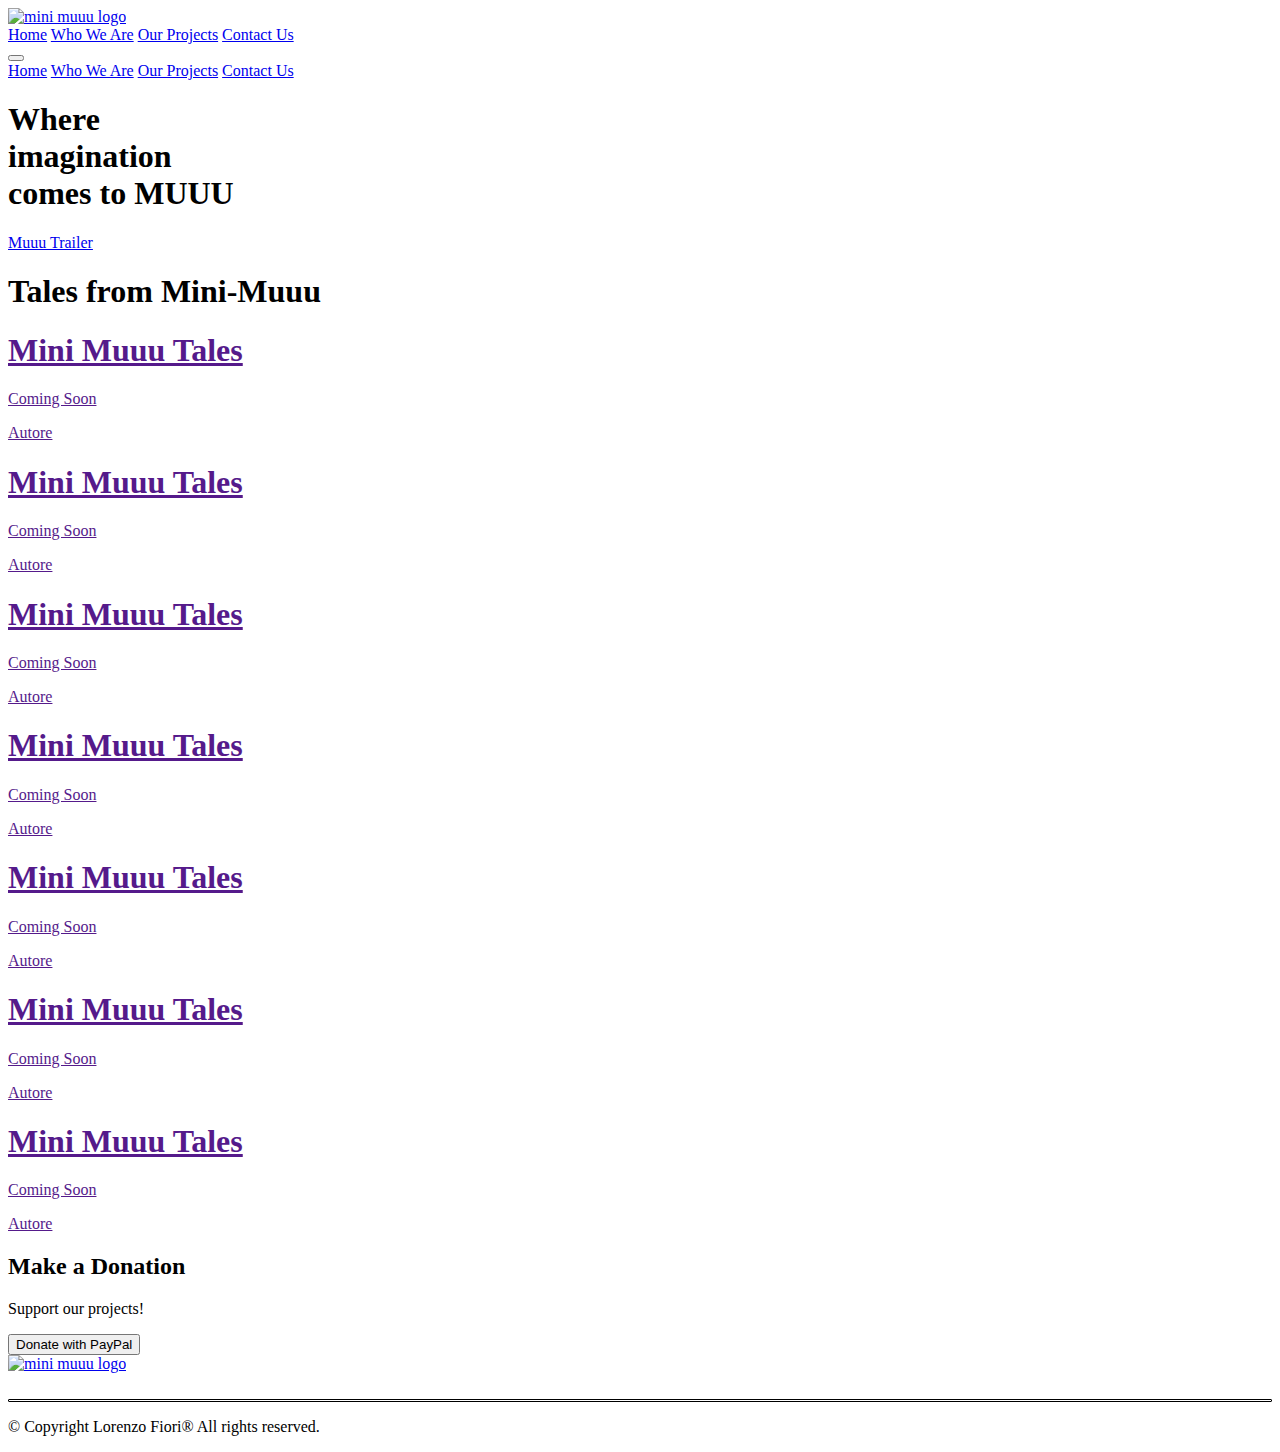
==== commit 944a504f: "redo" ====
--- a/index.html
+++ b/index.html
@@ -3,15 +3,22 @@
 <head>
   <meta charset="UTF-8">
   <meta name="viewport" content="width=device-width, initial-scale=1.0">
-  <link rel="stylesheet" href="/style.css">
+  <link rel="stylesheet" href="/assets/styles/main.css">
   <!-- SEO -->
+  <!-- FavIcon -->
   <link rel="shortcut icon" href="/assets/icons/favicon.png" type="image/x-icon">
-  <title>Team Mini Muuu</title>
+  <!-- /FavIcon -->
+  <title>Team Mini Muuu | Indie Videogame Developing Team</title>
   <meta name="author" content="lorenzo fiori">
-  <meta name="description" content="Mini Muuu was born on May 18th (2023), in the warmth of a tea cup at the McDonald's in Biassono. Gathered around that steaming cup, a group of young talents gave life to a video game development company, fueled by passion and creativity. Since then, Mini Muuu has been dedicated to creating unique experiences in the world of games, carrying forward their story of success.">
-  <meta name="keywords" content="Videogame, Machine Learning, Mini Muuu, Muuu, Redbull Indie Forge, Prochronos, Games">
-  <meta name="robots" content="noAI">
+  <meta name="description" content="Explore the imaginative world of indie game development with Mini Muuu. Our team crafts captivating and innovative games that will transport you to new realms of adventure. Discover your next gaming obsession today!">
+  <meta name="keywords" content="Videogame, Machine Learning, Mini Muuu, Muuu, Redbull Indie Forge, Prochronos, Games, Art">
   <!-- /SEO -->
+  <!-- Open Graph Protocol -->
+  <meta property="og:title" content="Mini Muuu | Indie Videogame Developing Team" />
+  <meta property="og:type" content="website" />
+  <meta property="og:url" content="https://minimuuu.it/" />
+  <meta property="og:image" content="https://minimuuu.it/assets/img/projects/prochronos.gif" />
+  <!-- /Open Graph Protcol -->
 </head>
 <body>
   <!-- NavBar -->
@@ -27,8 +34,7 @@
         <a href="/contact.html">Contact Us</a>
       </div>
       <div class="nav-dropdown">
-        <button onclick="nav_dropdown_toggle()" class="nav-button" id="nav-button">
-        </button>
+        <button onclick="nav_dropdown_toggle()" class="nav-button" id="nav-button"></button>
         <div id="dropdown-menu" class="dropdown-menu nav-link">
           <a href="/./">Home</a>
           <a href="/about.html">Who We Are</a>
@@ -54,7 +60,7 @@
 
         <div class="item-1">
           <a href="" class="card">
-            <div class="thumb" style="background-image: url(/tales/2-trailer-di-gioco/image.png);"></div>
+            <div class="thumb" style="background-image: url(/assets/img/tales-cover/caduta.gif);"></div>
             <article>
               <h1>Mini Muuu Tales</h1>
               <p>Coming Soon</p>
@@ -65,7 +71,7 @@
 
         <div class="item-2">
           <a href="" class="card">
-            <div class="thumb" style="background-image: url(/tales/2-trailer-di-gioco/image.png);"></div>
+            <div class="thumb" style="background-image: url(/assets/img/tales-cover/camminata.gif);"></div>
             <article>
               <h1>Mini Muuu Tales</h1>
               <p>Coming Soon</p>
@@ -76,7 +82,7 @@
 
         <div class="item-3">
           <a href="" class="card">
-            <div class="thumb" style="background-image: url(/tales/2-trailer-di-gioco/image.png);"></div>
+            <div class="thumb" style="background-image: url(/assets/img/tales-cover/colpito.gif);"></div>
             <article>
               <h1>Mini Muuu Tales</h1>
               <p>Coming Soon</p>
@@ -87,7 +93,7 @@
 
         <div class="item-4">
           <a href="" class="card">
-            <div class="thumb" style="background-image: url(/tales/2-trailer-di-gioco/image.png);"></div>
+            <div class="thumb" style="background-image: url(/assets/img/tales-cover/faint.gif);"></div>
             <article>
               <h1>Mini Muuu Tales</h1>
               <p>Coming Soon</p>
@@ -98,7 +104,7 @@
 
         <div class="item-5">
           <a href="" class="card">
-            <div class="thumb" style="background-image: url(/tales/2-trailer-di-gioco/image.png);"></div>
+            <div class="thumb" style="background-image: url(/assets/img/tales-cover/idle.gif);"></div>
             <article>
               <h1>Mini Muuu Tales</h1>
               <p>Coming Soon</p>
@@ -109,7 +115,7 @@
 
         <div class="item-6">
           <a href="" class="card">
-            <div class="thumb" style="background-image: url(/tales/2-trailer-di-gioco/image.png);"></div>
+            <div class="thumb" style="background-image: url(/assets/img/tales-cover/parata.gif);"></div>
             <article>
               <h1>Mini Muuu Tales</h1>
               <p>Coming Soon</p>
@@ -120,7 +126,7 @@
 
         <div class="item-7">
           <a href="" class="card">
-            <div class="thumb" style="background-image: url(/tales/2-trailer-di-gioco/image.png);"></div>
+            <div class="thumb" style="background-image: url(/assets/img/tales-cover/SCHIVATA.gif);"></div>
             <article>
               <h1>Mini Muuu Tales</h1>
               <p>Coming Soon</p>
@@ -130,7 +136,21 @@
         </div>
 
       </div>
-    </div>
+
+      <div class="donation-section">
+        <h2>Make a <span style="color: var(--ac-primary);">Donation</span></h2>
+        <p>Support our projects!</p>
+        
+        <!-- Pulsante di donazione PayPal -->
+        <form action="https://www.paypal.com/donate" method="post" target="_top">
+            <input type="hidden" name="cmd" value="_donations">
+            <input type="hidden" name="business" value="stefano.perdicchia1999@gmail.com">
+            <input type="hidden" name="item_name" value="Donation for Mini Muuu">
+            <input type="hidden" name="currency_code" value="EUR">
+            <button type="submit" style="cursor: pointer;">Donate with PayPal</button>
+        </form>
+      </div>
+
     <!-- Footer -->
     <footer>
       <div class="footer-container">
@@ -152,7 +172,7 @@
     <!-- /Footer -->
   </main>
   <!-- Scripts -->
-  <script src="/assets/js/navigation.js"></script>
+  <script src="/assets/scripts/navigation.js"></script>
   <noscript>Your Browser Do Not Support Javascript</noscript>
   <!-- /Scripts -->
 </body>
